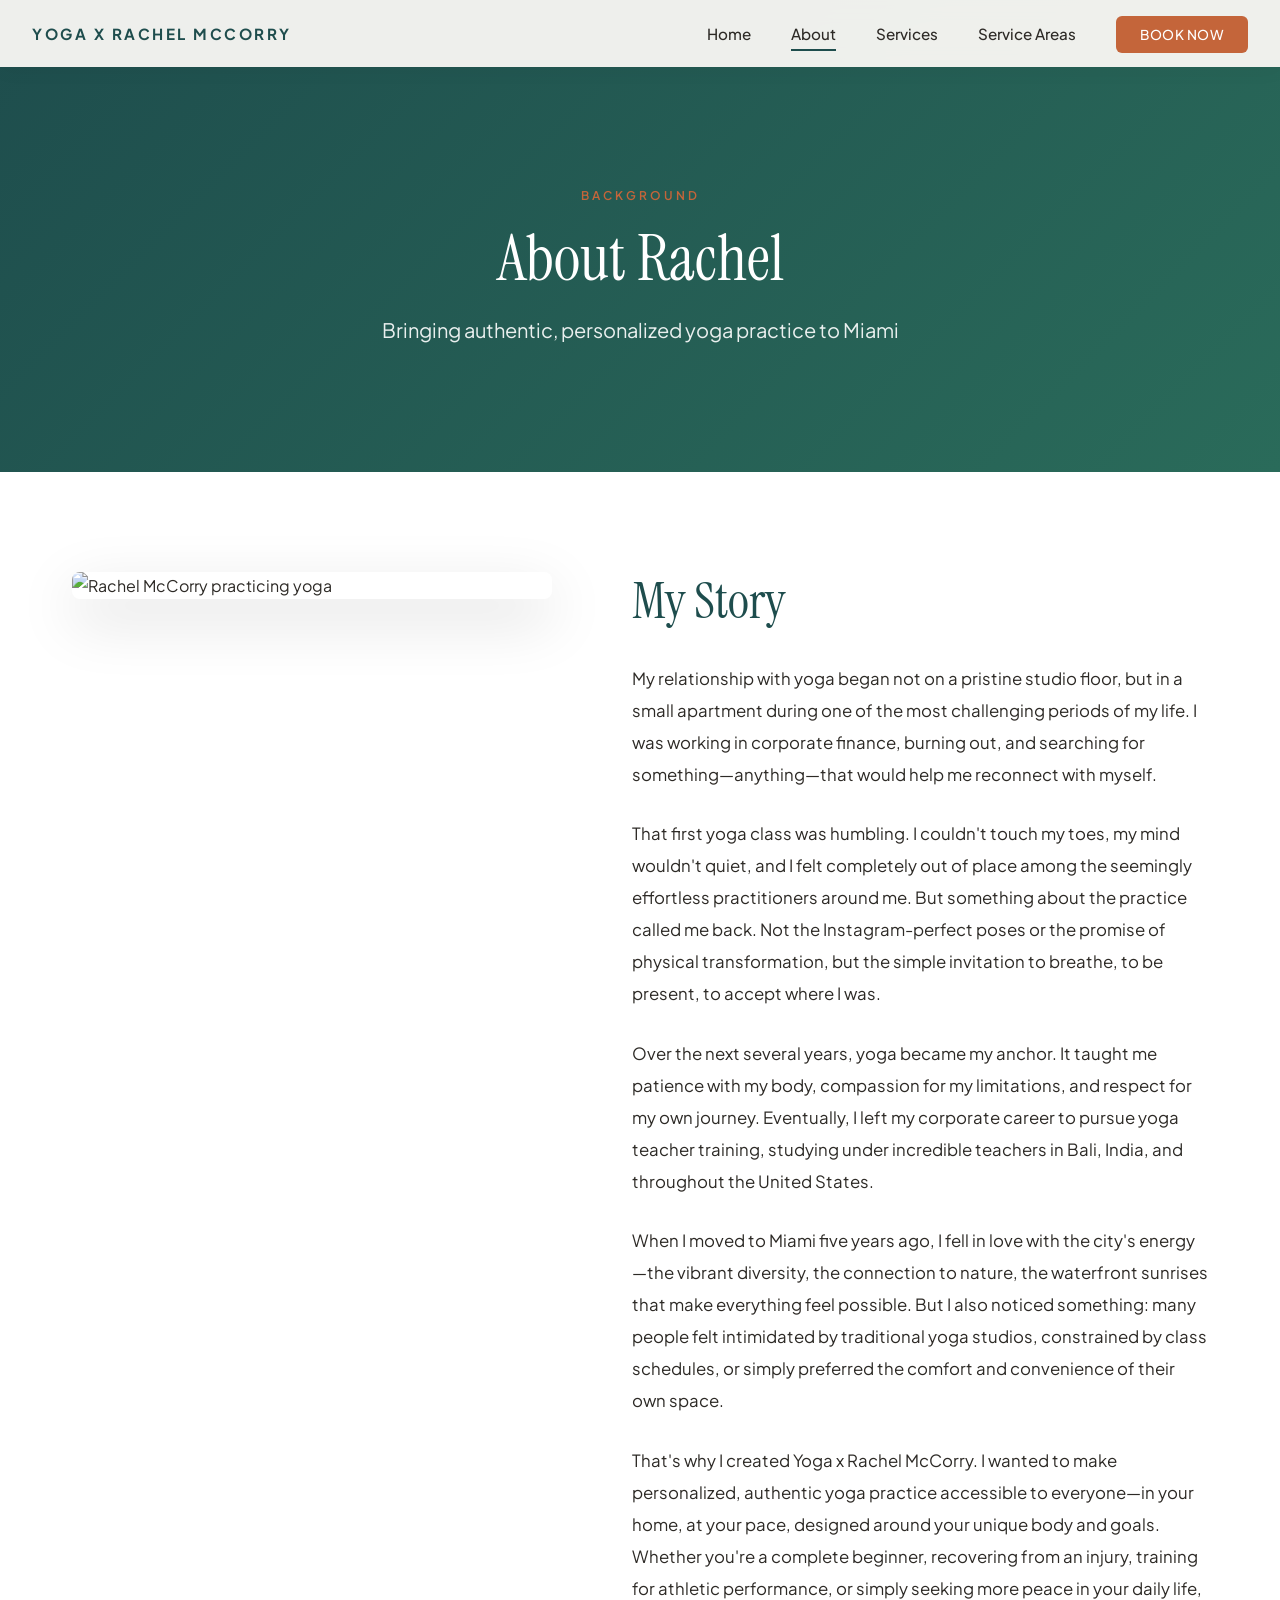
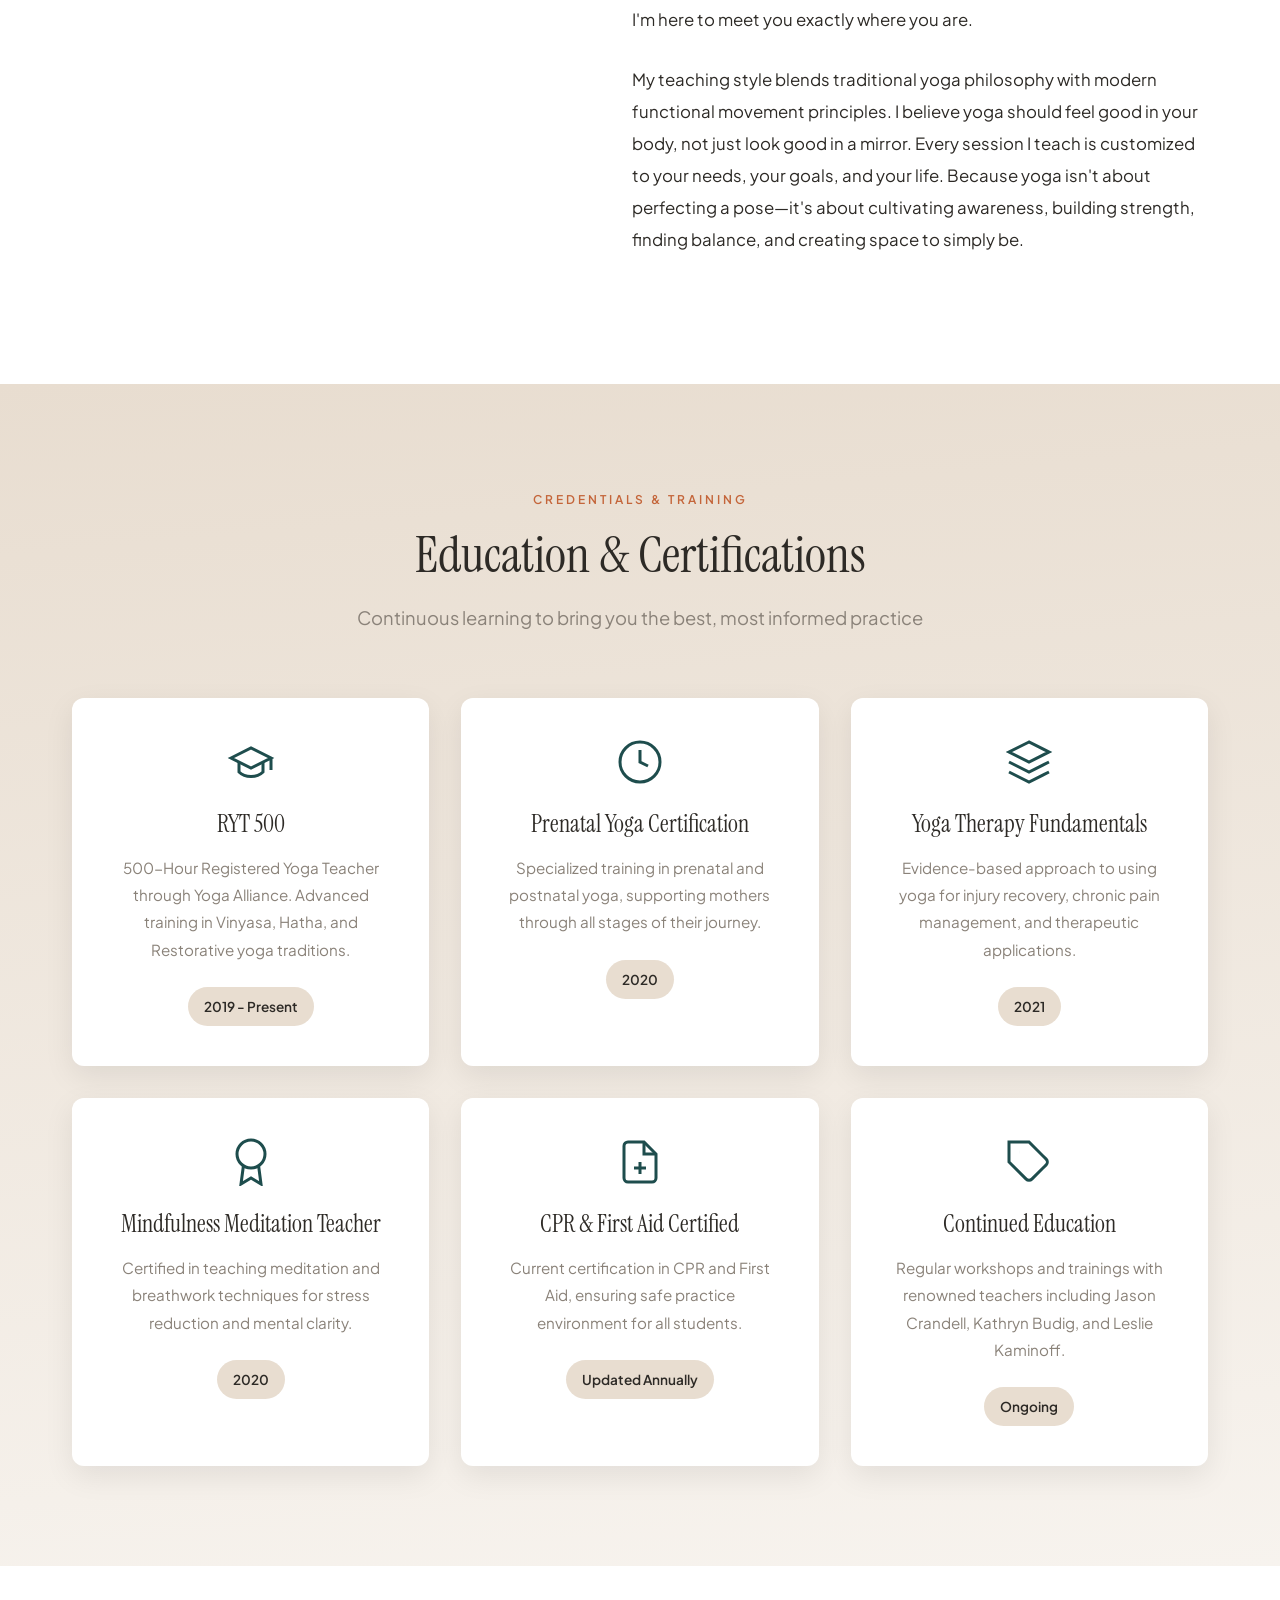
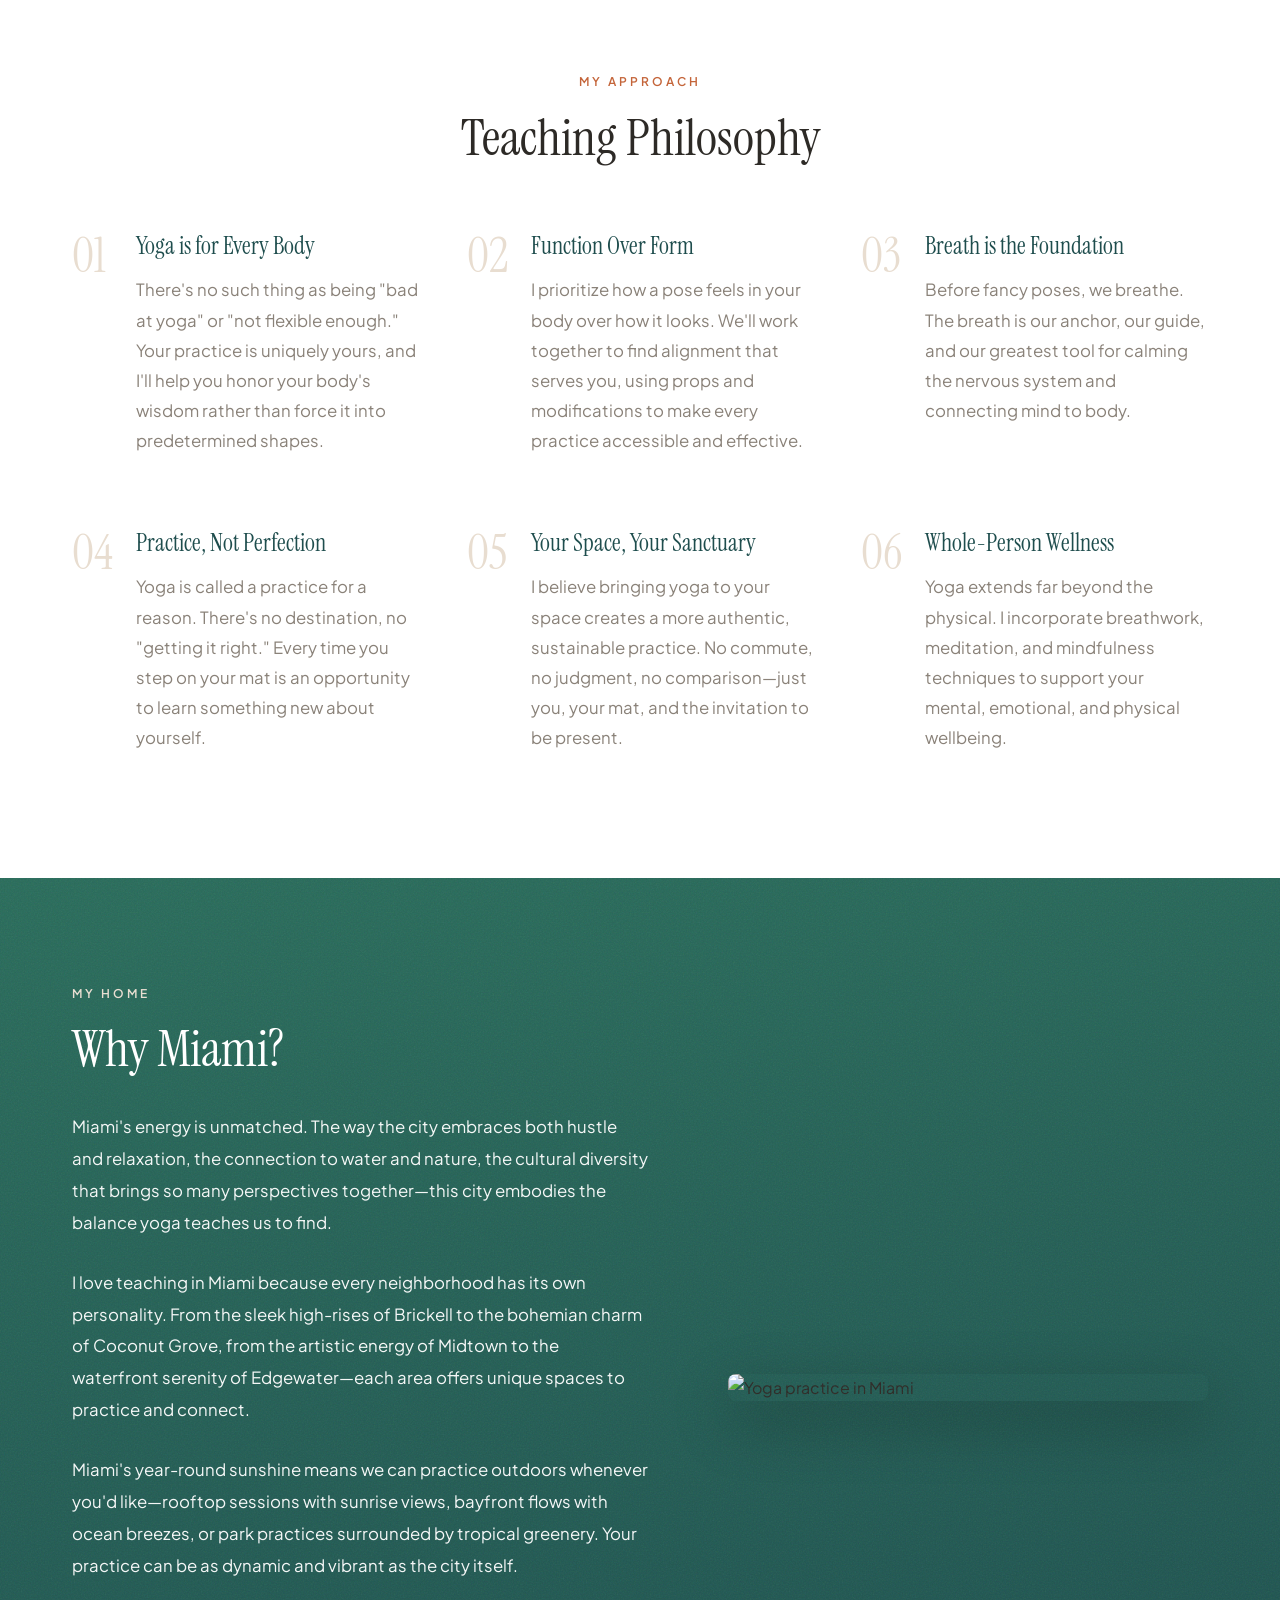
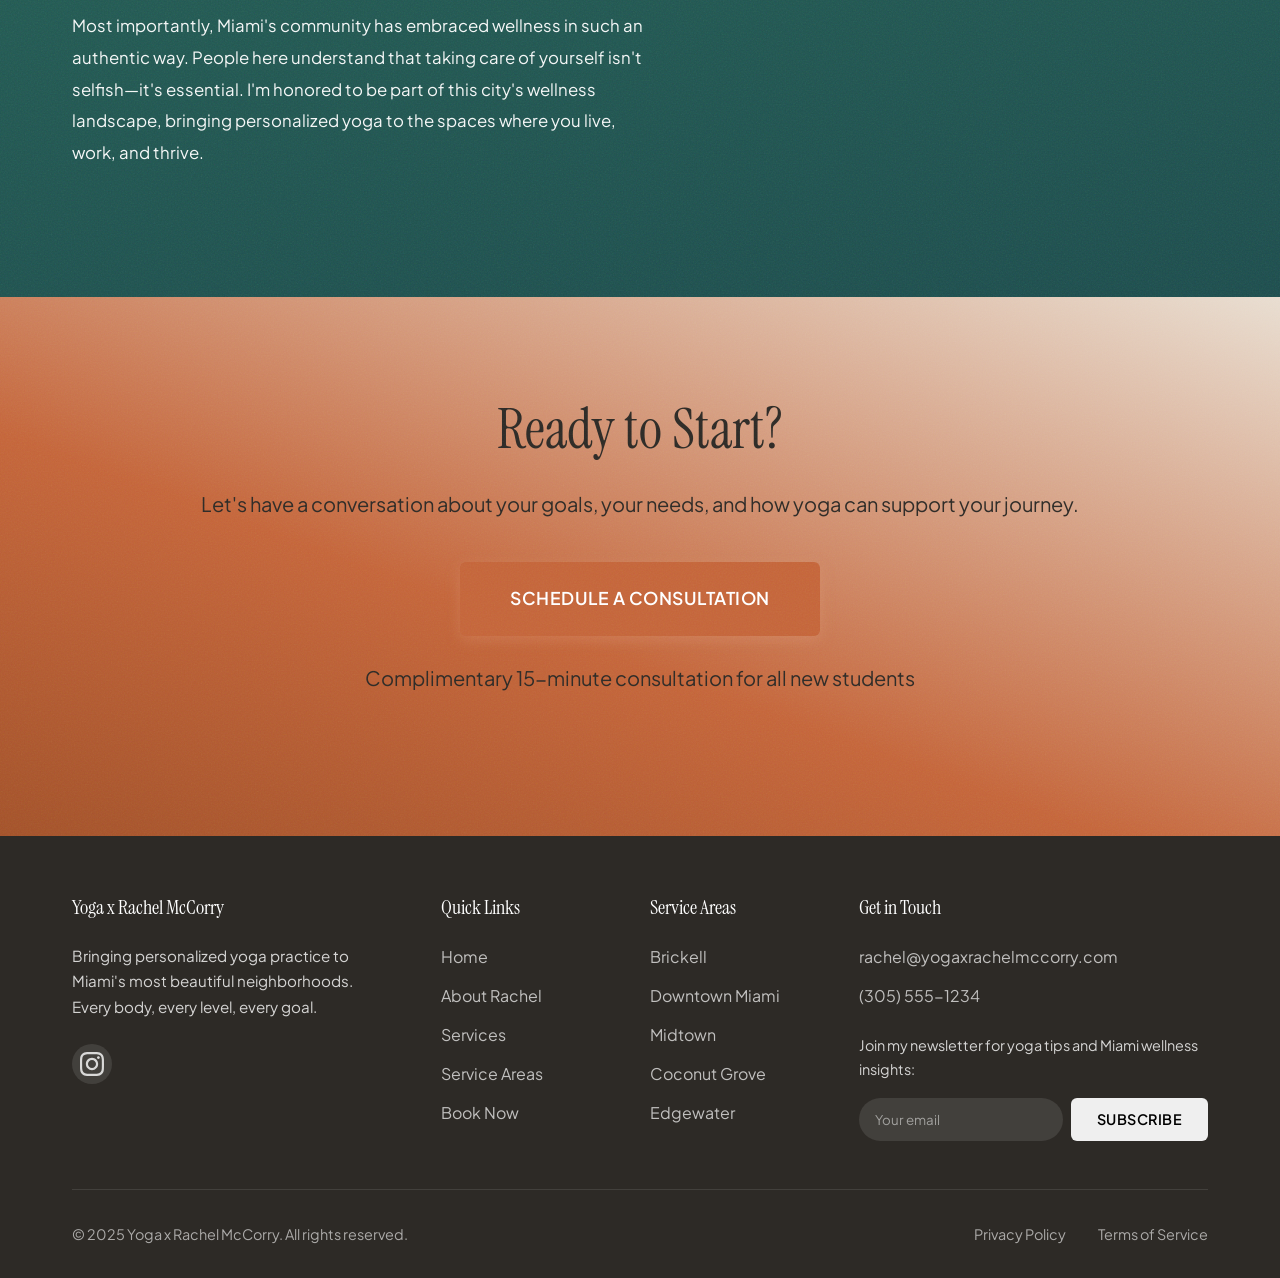
==== about.html @ cbe43b7c "Remove AI slop: new design system, rewritten content, fixed links - Typography: Instrument Serif + P" ====
<!DOCTYPE html>
<html lang="en">
<head>
    <meta charset="UTF-8">
    <meta name="viewport" content="width=device-width, initial-scale=1.0">
    <meta name="description" content="Meet Rachel McCorry, your certified Miami yoga instructor. Learn about her journey, credentials, and unique teaching philosophy for personalized yoga practice.">
    <title>About Rachel McCorry | Certified Yoga Instructor in Miami</title>

    <!-- Fonts -->
    <link rel="preconnect" href="https://fonts.googleapis.com">
    <link rel="preconnect" href="https://fonts.gstatic.com" crossorigin>
    <link href="https://fonts.googleapis.com/css2?family=Instrument+Serif:ital@0;1&family=Plus+Jakarta+Sans:ital,wght@0,300;0,400;0,500;0,600;0,700;1,400&display=swap" rel="stylesheet">

    <!-- Styles -->
    <link rel="stylesheet" href="css/styles.css">
    <link rel="stylesheet" href="css/about.css">

    <!-- Favicon -->
    <link rel="icon" type="image/svg+xml" href="data:image/svg+xml,<svg xmlns=%22http://www.w3.org/2000/svg%22 viewBox=%220 0 100 100%22><text y=%22.9em%22 font-size=%2290%22>🧘</text></svg>">
</head>
<body>
    <!-- Navigation -->
    <nav id="navbar">
        <div class="nav-container">
            <a href="index.html" class="logo">Yoga x Rachel McCorry</a>
            <button class="mobile-menu-toggle" aria-label="Toggle menu">
                <span></span>
                <span></span>
                <span></span>
            </button>
            <ul class="nav-menu">
                <li><a href="index.html">Home</a></li>
                <li><a href="about.html" class="active">About</a></li>
                <li><a href="services.html">Services</a></li>
                <li><a href="service-areas.html">Service Areas</a></li>
                <li><a href="contact.html" class="nav-cta">Book Now</a></li>
            </ul>
        </div>
    </nav>

    <!-- Page Hero -->
    <section class="page-hero">
        <div class="page-hero-content">
            <span class="section-label">Background</span>
            <h1>About Rachel</h1>
            <p>Bringing authentic, personalized yoga practice to Miami</p>
        </div>
    </section>

    <!-- Rachel's Story -->
    <section class="story-section">
        <div class="container">
            <div class="story-grid">
                <div class="story-image">
                    <img src="images/pexels-cottonbro-4324101.jpg" alt="Rachel McCorry practicing yoga">
                </div>
                <div class="story-content">
                    <h2>My Story</h2>
                    <p>My relationship with yoga began not on a pristine studio floor, but in a small apartment during one of the most challenging periods of my life. I was working in corporate finance, burning out, and searching for something—anything—that would help me reconnect with myself.</p>

                    <p>That first yoga class was humbling. I couldn't touch my toes, my mind wouldn't quiet, and I felt completely out of place among the seemingly effortless practitioners around me. But something about the practice called me back. Not the Instagram-perfect poses or the promise of physical transformation, but the simple invitation to breathe, to be present, to accept where I was.</p>

                    <p>Over the next several years, yoga became my anchor. It taught me patience with my body, compassion for my limitations, and respect for my own journey. Eventually, I left my corporate career to pursue yoga teacher training, studying under incredible teachers in Bali, India, and throughout the United States.</p>

                    <p>When I moved to Miami five years ago, I fell in love with the city's energy—the vibrant diversity, the connection to nature, the waterfront sunrises that make everything feel possible. But I also noticed something: many people felt intimidated by traditional yoga studios, constrained by class schedules, or simply preferred the comfort and convenience of their own space.</p>

                    <p>That's why I created Yoga x Rachel McCorry. I wanted to make personalized, authentic yoga practice accessible to everyone—in your home, at your pace, designed around your unique body and goals. Whether you're a complete beginner, recovering from an injury, training for athletic performance, or simply seeking more peace in your daily life, I'm here to meet you exactly where you are.</p>

                    <p>My teaching style blends traditional yoga philosophy with modern functional movement principles. I believe yoga should feel good in your body, not just look good in a mirror. Every session I teach is customized to your needs, your goals, and your life. Because yoga isn't about perfecting a pose—it's about cultivating awareness, building strength, finding balance, and creating space to simply be.</p>
                </div>
            </div>
        </div>
    </section>

    <!-- Credentials -->
    <section class="credentials-section">
        <div class="container">
            <div class="section-header">
                <span class="section-label">Credentials & Training</span>
                <h2>Education & Certifications</h2>
                <p>Continuous learning to bring you the best, most informed practice</p>
            </div>
            <div class="credentials-grid">
                <div class="credential-card">
                    <div class="credential-icon">
                        <svg width="48" height="48" viewBox="0 0 24 24" fill="none" stroke="currentColor" stroke-width="1.5">
                            <path d="M22 10v6M2 10l10-5 10 5-10 5z"></path>
                            <path d="M6 12v5c3 3 9 3 12 0v-5"></path>
                        </svg>
                    </div>
                    <h3>RYT 500</h3>
                    <p>500-Hour Registered Yoga Teacher through Yoga Alliance. Advanced training in Vinyasa, Hatha, and Restorative yoga traditions.</p>
                    <span class="credential-year">2019 - Present</span>
                </div>

                <div class="credential-card">
                    <div class="credential-icon">
                        <svg width="48" height="48" viewBox="0 0 24 24" fill="none" stroke="currentColor" stroke-width="1.5">
                            <circle cx="12" cy="12" r="10"></circle>
                            <path d="M12 6v6l4 2"></path>
                        </svg>
                    </div>
                    <h3>Prenatal Yoga Certification</h3>
                    <p>Specialized training in prenatal and postnatal yoga, supporting mothers through all stages of their journey.</p>
                    <span class="credential-year">2020</span>
                </div>

                <div class="credential-card">
                    <div class="credential-icon">
                        <svg width="48" height="48" viewBox="0 0 24 24" fill="none" stroke="currentColor" stroke-width="1.5">
                            <path d="M12 2L2 7l10 5 10-5-10-5z"></path>
                            <path d="M2 17l10 5 10-5M2 12l10 5 10-5"></path>
                        </svg>
                    </div>
                    <h3>Yoga Therapy Fundamentals</h3>
                    <p>Evidence-based approach to using yoga for injury recovery, chronic pain management, and therapeutic applications.</p>
                    <span class="credential-year">2021</span>
                </div>

                <div class="credential-card">
                    <div class="credential-icon">
                        <svg width="48" height="48" viewBox="0 0 24 24" fill="none" stroke="currentColor" stroke-width="1.5">
                            <circle cx="12" cy="8" r="7"></circle>
                            <polyline points="8.21 13.89 7 23 12 20 17 23 15.79 13.88"></polyline>
                        </svg>
                    </div>
                    <h3>Mindfulness Meditation Teacher</h3>
                    <p>Certified in teaching meditation and breathwork techniques for stress reduction and mental clarity.</p>
                    <span class="credential-year">2020</span>
                </div>

                <div class="credential-card">
                    <div class="credential-icon">
                        <svg width="48" height="48" viewBox="0 0 24 24" fill="none" stroke="currentColor" stroke-width="1.5">
                            <path d="M14 2H6a2 2 0 0 0-2 2v16a2 2 0 0 0 2 2h12a2 2 0 0 0 2-2V8z"></path>
                            <polyline points="14 2 14 8 20 8"></polyline>
                            <line x1="12" y1="18" x2="12" y2="12"></line>
                            <line x1="9" y1="15" x2="15" y2="15"></line>
                        </svg>
                    </div>
                    <h3>CPR & First Aid Certified</h3>
                    <p>Current certification in CPR and First Aid, ensuring safe practice environment for all students.</p>
                    <span class="credential-year">Updated Annually</span>
                </div>

                <div class="credential-card">
                    <div class="credential-icon">
                        <svg width="48" height="48" viewBox="0 0 24 24" fill="none" stroke="currentColor" stroke-width="1.5">
                            <path d="M20.59 13.41l-7.17 7.17a2 2 0 0 1-2.83 0L2 12V2h10l8.59 8.59a2 2 0 0 1 0 2.82z"></path>
                            <line x1="7" y1="7" x2="7.01" y2="7"></line>
                        </svg>
                    </div>
                    <h3>Continued Education</h3>
                    <p>Regular workshops and trainings with renowned teachers including Jason Crandell, Kathryn Budig, and Leslie Kaminoff.</p>
                    <span class="credential-year">Ongoing</span>
                </div>
            </div>
        </div>
    </section>

    <!-- Teaching Philosophy -->
    <section class="philosophy-section">
        <div class="container">
            <div class="philosophy-content">
                <span class="section-label">My Approach</span>
                <h2>Teaching Philosophy</h2>
                <div class="philosophy-grid">
                    <div class="philosophy-item">
                        <div class="philosophy-number">01</div>
                        <h3>Yoga is for Every Body</h3>
                        <p>There's no such thing as being "bad at yoga" or "not flexible enough." Your practice is uniquely yours, and I'll help you honor your body's wisdom rather than force it into predetermined shapes.</p>
                    </div>

                    <div class="philosophy-item">
                        <div class="philosophy-number">02</div>
                        <h3>Function Over Form</h3>
                        <p>I prioritize how a pose feels in your body over how it looks. We'll work together to find alignment that serves you, using props and modifications to make every practice accessible and effective.</p>
                    </div>

                    <div class="philosophy-item">
                        <div class="philosophy-number">03</div>
                        <h3>Breath is the Foundation</h3>
                        <p>Before fancy poses, we breathe. The breath is our anchor, our guide, and our greatest tool for calming the nervous system and connecting mind to body.</p>
                    </div>

                    <div class="philosophy-item">
                        <div class="philosophy-number">04</div>
                        <h3>Practice, Not Perfection</h3>
                        <p>Yoga is called a practice for a reason. There's no destination, no "getting it right." Every time you step on your mat is an opportunity to learn something new about yourself.</p>
                    </div>

                    <div class="philosophy-item">
                        <div class="philosophy-number">05</div>
                        <h3>Your Space, Your Sanctuary</h3>
                        <p>I believe bringing yoga to your space creates a more authentic, sustainable practice. No commute, no judgment, no comparison—just you, your mat, and the invitation to be present.</p>
                    </div>

                    <div class="philosophy-item">
                        <div class="philosophy-number">06</div>
                        <h3>Whole-Person Wellness</h3>
                        <p>Yoga extends far beyond the physical. I incorporate breathwork, meditation, and mindfulness techniques to support your mental, emotional, and physical wellbeing.</p>
                    </div>
                </div>
            </div>
        </div>
    </section>

    <!-- Why Miami -->
    <section class="why-miami-section">
        <div class="container">
            <div class="why-miami-grid">
                <div class="why-miami-text">
                    <span class="section-label">My Home</span>
                    <h2>Why Miami?</h2>
                    <p>Miami's energy is unmatched. The way the city embraces both hustle and relaxation, the connection to water and nature, the cultural diversity that brings so many perspectives together—this city embodies the balance yoga teaches us to find.</p>

                    <p>I love teaching in Miami because every neighborhood has its own personality. From the sleek high-rises of Brickell to the bohemian charm of Coconut Grove, from the artistic energy of Midtown to the waterfront serenity of Edgewater—each area offers unique spaces to practice and connect.</p>

                    <p>Miami's year-round sunshine means we can practice outdoors whenever you'd like—rooftop sessions with sunrise views, bayfront flows with ocean breezes, or park practices surrounded by tropical greenery. Your practice can be as dynamic and vibrant as the city itself.</p>

                    <p>Most importantly, Miami's community has embraced wellness in such an authentic way. People here understand that taking care of yourself isn't selfish—it's essential. I'm honored to be part of this city's wellness landscape, bringing personalized yoga to the spaces where you live, work, and thrive.</p>
                </div>
                <div class="why-miami-image">
                    <img src="images/pexels-elly-fairytale-3822688.jpg" alt="Yoga practice in Miami">
                </div>
            </div>
        </div>
    </section>

    <!-- CTA Section -->
    <section class="about-cta">
        <div class="container">
            <div class="cta-content">
                <h2>Ready to Start?</h2>
                <p>Let's have a conversation about your goals, your needs, and how yoga can support your journey.</p>
                <a href="contact.html" class="btn btn-primary btn-large">Schedule a Consultation</a>
                <p class="cta-note">Complimentary 15-minute consultation for all new students</p>
            </div>
        </div>
    </section>

    <!-- Footer -->
    <footer class="footer">
        <div class="container">
            <div class="footer-grid">
                <div class="footer-column">
                    <h3>Yoga x Rachel McCorry</h3>
                    <p>Bringing personalized yoga practice to Miami's most beautiful neighborhoods. Every body, every level, every goal.</p>
                    <div class="social-links">
                        <a href="https://www.instagram.com/racheldoeszen" target="_blank" aria-label="Instagram">
                            <svg width="24" height="24" viewBox="0 0 24 24" fill="currentColor">
                                <path d="M12 2.163c3.204 0 3.584.012 4.85.07 3.252.148 4.771 1.691 4.919 4.919.058 1.265.069 1.645.069 4.849 0 3.205-.012 3.584-.069 4.849-.149 3.225-1.664 4.771-4.919 4.919-1.266.058-1.644.07-4.85.07-3.204 0-3.584-.012-4.849-.07-3.26-.149-4.771-1.699-4.919-4.92-.058-1.265-.07-1.644-.07-4.849 0-3.204.013-3.583.07-4.849.149-3.227 1.664-4.771 4.919-4.919 1.266-.057 1.645-.069 4.849-.069zm0-2.163c-3.259 0-3.667.014-4.947.072-4.358.2-6.78 2.618-6.98 6.98-.059 1.281-.073 1.689-.073 4.948 0 3.259.014 3.668.072 4.948.2 4.358 2.618 6.78 6.98 6.98 1.281.058 1.689.072 4.948.072 3.259 0 3.668-.014 4.948-.072 4.354-.2 6.782-2.618 6.979-6.98.059-1.28.073-1.689.073-4.948 0-3.259-.014-3.667-.072-4.947-.196-4.354-2.617-6.78-6.979-6.98-1.281-.059-1.69-.073-4.949-.073zm0 5.838c-3.403 0-6.162 2.759-6.162 6.162s2.759 6.163 6.162 6.163 6.162-2.759 6.162-6.163c0-3.403-2.759-6.162-6.162-6.162zm0 10.162c-2.209 0-4-1.79-4-4 0-2.209 1.791-4 4-4s4 1.791 4 4c0 2.21-1.791 4-4 4zm6.406-11.845c-.796 0-1.441.645-1.441 1.44s.645 1.44 1.441 1.44c.795 0 1.439-.645 1.439-1.44s-.644-1.44-1.439-1.44z"/>
                            </svg>
                        </a>
                    </div>
                </div>

                <div class="footer-column">
                    <h4>Quick Links</h4>
                    <ul>
                        <li><a href="index.html">Home</a></li>
                        <li><a href="about.html">About Rachel</a></li>
                        <li><a href="services.html">Services</a></li>
                        <li><a href="service-areas.html">Service Areas</a></li>
                        <li><a href="contact.html">Book Now</a></li>
                    </ul>
                </div>

                <div class="footer-column">
                    <h4>Service Areas</h4>
                    <ul>
                        <li><a href="service-areas.html#brickell">Brickell</a></li>
                        <li><a href="service-areas.html#downtown">Downtown Miami</a></li>
                        <li><a href="service-areas.html#midtown">Midtown</a></li>
                        <li><a href="service-areas.html#coconut-grove">Coconut Grove</a></li>
                        <li><a href="service-areas.html#edgewater">Edgewater</a></li>
                    </ul>
                </div>

                <div class="footer-column">
                    <h4>Get in Touch</h4>
                    <ul>
                        <li><a href="mailto:rachel@yogaxrachelmccorry.com">rachel@yogaxrachelmccorry.com</a></li>
                        <li><a href="tel:+13055551234">(305) 555-1234</a></li>
                    </ul>
                    <div class="newsletter-signup">
                        <p>Join my newsletter for yoga tips and Miami wellness insights:</p>
                        <form class="newsletter-form">
                            <input type="email" placeholder="Your email" required>
                            <button type="submit" class="btn btn-small">Subscribe</button>
                        </form>
                    </div>
                </div>
            </div>

            <div class="footer-bottom">
                <p>&copy; 2025 Yoga x Rachel McCorry. All rights reserved.</p>
                <div class="footer-links">
                    <a href="#privacy">Privacy Policy</a>
                    <a href="#terms">Terms of Service</a>
                </div>
            </div>
        </div>
    </footer>

    <!-- Back to Top Button -->
    <button id="backToTop" class="back-to-top" aria-label="Back to top">
        <svg width="24" height="24" viewBox="0 0 24 24" fill="none" stroke="currentColor" stroke-width="2">
            <polyline points="18 15 12 9 6 15"></polyline>
        </svg>
    </button>

    <!-- Scripts -->
    <script src="js/main.js"></script>
</body>
</html>
---- css/styles.css ----
/* ===================================
   Yoga x Rachel McCorry - Main Styles
   =================================== */

/* CSS Variables - Brand Colors & Theme */
:root {
    /* Primary Colors */
    --sage-green: #1e4d4d;
    --warm-sand: #e8ddd0;

    /* Secondary Colors */
    --terracotta: #a3522a;
    --muted-teal: #2a6b5a;

    /* Neutrals */
    --warm-white: #f7f3ee;
    --light-grey: #d9d0c5;
    --medium-grey: #8a8279;
    --dark-grey: #2d2a26;

    /* Accent */
    --sunset-coral: #c4653a;

    /* Typography */
    --font-serif: 'Instrument Serif', serif;
    --font-sans: 'Plus Jakarta Sans', sans-serif;

    /* Spacing */
    --section-padding: 100px;
    --container-width: 1200px;
    --container-wide: 1400px;

    /* Transitions */
    --transition-smooth: all 0.4s cubic-bezier(0.4, 0, 0.2, 1);
    --transition-fast: all 0.2s ease;
}

/* Reset & Base Styles */
* {
    margin: 0;
    padding: 0;
    box-sizing: border-box;
}

html {
    scroll-behavior: smooth;
    font-size: 16px;
}

body {
    font-family: var(--font-sans);
    color: var(--dark-grey);
    background-color: var(--warm-white);
    line-height: 1.7;
    overflow-x: hidden;
}

/* Typography */
h1, h2, h3, h4, h5, h6 {
    font-family: var(--font-serif);
    font-weight: 400;
    line-height: 1.15;
    margin-bottom: 1rem;
    color: var(--dark-grey);
}

h1 { font-size: clamp(2.5rem, 5vw, 4.5rem); }
h2 { font-size: clamp(2rem, 4vw, 3.5rem); }
h3 { font-size: clamp(1.5rem, 3vw, 2rem); }
h4 { font-size: 1.5rem; }
h5 { font-size: 1.25rem; }
h6 { font-size: 1.1rem; }

p {
    margin-bottom: 1.5rem;
    font-size: 1.05rem;
    line-height: 1.8;
}

a {
    text-decoration: none;
    color: inherit;
    transition: var(--transition-fast);
}

img {
    max-width: 100%;
    height: auto;
    display: block;
}

/* Layout Containers */
.container {
    max-width: var(--container-width);
    margin: 0 auto;
    padding: 0 2rem;
}

.container-wide {
    max-width: var(--container-wide);
    margin: 0 auto;
    padding: 0 2rem;
}

/* Navigation */
#navbar {
    position: fixed;
    top: 0;
    left: 0;
    right: 0;
    background-color: rgba(250, 248, 245, 0.95);
    backdrop-filter: blur(10px);
    z-index: 1000;
    transition: var(--transition-smooth);
    box-shadow: 0 2px 20px rgba(0, 0, 0, 0.05);
}

.nav-container {
    max-width: var(--container-wide);
    margin: 0 auto;
    padding: 1.25rem 2rem;
    display: flex;
    justify-content: space-between;
    align-items: center;
}

.logo {
    font-family: var(--font-sans);
    font-size: 0.95rem;
    font-weight: 700;
    color: var(--sage-green);
    letter-spacing: 2.5px;
    text-transform: uppercase;
}

.nav-menu {
    display: flex;
    list-style: none;
    gap: 2.5rem;
    align-items: center;
}

.nav-menu a {
    font-size: 0.95rem;
    font-weight: 500;
    color: var(--dark-grey);
    position: relative;
    padding: 0.5rem 0;
}

.nav-menu a::after {
    content: '';
    position: absolute;
    bottom: 0;
    left: 0;
    width: 0;
    height: 2px;
    background-color: var(--sage-green);
    transition: var(--transition-fast);
}

.nav-menu a:hover::after,
.nav-menu a.active::after {
    width: 100%;
}

.nav-cta {
    background-color: var(--sunset-coral);
    color: white !important;
    padding: 0.6rem 1.5rem !important;
    border-radius: 6px;
    font-weight: 600;
    font-size: 0.85rem !important;
    letter-spacing: 0.5px;
    text-transform: uppercase;
}

.nav-cta::after {
    display: none;
}

.nav-cta:hover {
    background-color: var(--terracotta);
    transform: translateY(-2px);
    box-shadow: 0 4px 15px rgba(224, 159, 125, 0.3);
}

/* Mobile Menu Toggle */
.mobile-menu-toggle {
    display: none;
    flex-direction: column;
    gap: 5px;
    background: none;
    border: none;
    cursor: pointer;
    padding: 0.5rem;
}

.mobile-menu-toggle span {
    width: 25px;
    height: 2px;
    background-color: var(--dark-grey);
    transition: var(--transition-fast);
}

/* Hero Section */
.hero {
    position: relative;
    height: 100vh;
    min-height: 600px;
    display: flex;
    align-items: center;
    justify-content: center;
    overflow: hidden;
    margin: 0;
    padding-top: env(safe-area-inset-top, 0);  /* iOS notch safety */
}

.hero-video-container {
    position: absolute;
    top: 0;
    left: 0;
    width: 100%;
    height: 100%;
    z-index: 1;
}

.hero-video {
    position: absolute;
    top: 0;
    left: 0;
    width: 100%;
    height: 100%;
    object-fit: cover;
    object-position: center;
    display: block;
    z-index: 0;
}

.hero-overlay {
    position: absolute;
    top: 0;
    left: 0;
    right: 0;
    bottom: 0;
    background: linear-gradient(
        180deg,
        rgba(30, 77, 77, 0.25) 0%,
        rgba(30, 77, 77, 0.45) 50%,
        rgba(45, 42, 38, 0.7) 100%
    );
    z-index: 2;
    pointer-events: none;
}

.hero-content {
    position: relative;
    z-index: 3;
    text-align: center;
    color: white;
    max-width: 900px;
    padding: 2rem;
    animation: fadeInUp 1s ease-out;
}

.hero-title {
    font-size: clamp(2.5rem, 6vw, 5rem);
    font-weight: 400;
    margin-bottom: 1.5rem;
    text-shadow: 0 2px 20px rgba(0, 0, 0, 0.3);
    letter-spacing: 1px;
}

.hero-subtitle {
    font-size: clamp(1.1rem, 2.5vw, 1.5rem);
    margin-bottom: 3rem;
    font-weight: 300;
    text-shadow: 0 2px 15px rgba(0, 0, 0, 0.3);
    opacity: 0.95;
}

.hero-ctas {
    display: flex;
    gap: 1.5rem;
    justify-content: center;
    flex-wrap: wrap;
}

/* Grain Texture Overlay */
.hero::after {
    content: '';
    position: absolute;
    inset: 0;
    z-index: 4;
    pointer-events: none;
    opacity: 0.45;
    mix-blend-mode: soft-light;
    background-image: url("data:image/svg+xml,%3Csvg viewBox='0 0 256 256' xmlns='http://www.w3.org/2000/svg'%3E%3Cfilter id='n'%3E%3CfeTurbulence type='fractalNoise' baseFrequency='0.7' numOctaves='4' stitchTiles='stitch'/%3E%3C/filter%3E%3Crect width='100%25' height='100%25' filter='url(%23n)'/%3E%3C/svg%3E");
    background-size: 256px 256px;
}

/* Scroll Indicator */
.scroll-indicator {
    position: absolute;
    bottom: 40px;
    left: 50%;
    transform: translateX(-50%);
    z-index: 3;
    display: flex;
    flex-direction: column;
    align-items: center;
    gap: 10px;
    color: white;
    font-size: 0.85rem;
    text-transform: uppercase;
    letter-spacing: 2px;
    animation: float 2s ease-in-out infinite;
}

.scroll-line {
    width: 1px;
    height: 40px;
    background: linear-gradient(to bottom, white, transparent);
}

/* Buttons */
.btn {
    display: inline-block;
    padding: 0.9rem 2.25rem;
    border-radius: 6px;
    font-weight: 600;
    font-size: 0.9rem;
    text-align: center;
    cursor: pointer;
    border: 2px solid transparent;
    transition: var(--transition-smooth);
    font-family: var(--font-sans);
    letter-spacing: 0.5px;
    text-transform: uppercase;
}

.btn-primary {
    background-color: var(--sunset-coral);
    color: white;
    box-shadow: 0 4px 15px rgba(224, 159, 125, 0.3);
}

.btn-primary:hover {
    background-color: var(--terracotta);
    transform: translateY(-3px);
    box-shadow: 0 6px 25px rgba(224, 159, 125, 0.4);
}

.btn-secondary {
    background-color: transparent;
    color: white;
    border: 2px solid white;
}

.btn-secondary:hover {
    background-color: white;
    color: var(--sage-green);
}

.btn-outline {
    background-color: transparent;
    color: var(--sage-green);
    border: 2px solid var(--sage-green);
}

.btn-outline:hover {
    background-color: var(--sage-green);
    color: white;
}

.btn-text {
    padding: 0.5rem 1rem;
    color: var(--sage-green);
    font-weight: 600;
    background: none;
    border: none;
}

.btn-text:hover {
    color: var(--terracotta);
    transform: translateX(5px);
}

.btn-large {
    padding: 1.25rem 3rem;
    font-size: 1.1rem;
}

.btn-small {
    padding: 0.65rem 1.5rem;
    font-size: 0.9rem;
}

/* Section Styles */
section {
    padding: var(--section-padding) 0;
}

.section-label {
    display: inline-block;
    font-family: var(--font-sans);
    font-size: 0.75rem;
    font-weight: 600;
    text-transform: uppercase;
    letter-spacing: 3px;
    color: var(--sunset-coral);
    margin-bottom: 1rem;
}

.section-header {
    text-align: center;
    max-width: 700px;
    margin: 0 auto 4rem;
}

.section-header p {
    color: var(--medium-grey);
    font-size: 1.15rem;
}

/* About Brief Section */
.about-brief {
    background-color: white;
}

.about-content-grid {
    display: grid;
    grid-template-columns: 1fr 1fr;
    gap: 5rem;
    align-items: center;
}

.about-text {
    animation: fadeInLeft 0.8s ease-out;
}

.about-image {
    position: relative;
    animation: fadeInRight 0.8s ease-out;
}

.about-image img {
    border-radius: 8px;
    box-shadow: 0 20px 60px rgba(0, 0, 0, 0.15);
}

.credentials-badge {
    position: absolute;
    bottom: 20px;
    right: 20px;
    background-color: var(--sage-green);
    color: white;
    padding: 1.5rem 2rem;
    border-radius: 8px;
    text-align: center;
    box-shadow: 0 10px 30px rgba(0, 0, 0, 0.2);
}

.badge-title {
    display: block;
    font-size: 0.85rem;
    text-transform: uppercase;
    letter-spacing: 1px;
    margin-bottom: 0.25rem;
    opacity: 0.9;
}

.badge-detail {
    display: block;
    font-family: var(--font-serif);
    font-size: 2rem;
    font-weight: 600;
}

/* Services Overview */
.services-overview {
    background: linear-gradient(160deg, var(--warm-sand) 0%, var(--warm-white) 100%);
}

.services-grid {
    display: grid;
    grid-template-columns: repeat(auto-fit, minmax(320px, 1fr));
    gap: 2.5rem;
}

.service-card {
    background-color: white;
    padding: 3rem 2.5rem;
    border-radius: 12px;
    box-shadow: 0 10px 40px rgba(0, 0, 0, 0.08);
    transition: var(--transition-smooth);
    position: relative;
}

.service-card:hover {
    transform: translateY(-10px);
    box-shadow: 0 20px 60px rgba(0, 0, 0, 0.12);
}

.service-card.featured {
    border: 2px solid var(--sunset-coral);
}

.featured-badge {
    position: absolute;
    top: -15px;
    right: 20px;
    background-color: var(--sunset-coral);
    color: white;
    padding: 0.5rem 1.25rem;
    border-radius: 20px;
    font-size: 0.85rem;
    font-weight: 600;
}

.service-icon {
    color: var(--sage-green);
    margin-bottom: 1.5rem;
}

.service-card h3 {
    margin-bottom: 1rem;
    color: var(--dark-grey);
}

.service-card > p {
    color: var(--medium-grey);
    margin-bottom: 2rem;
}

.service-features {
    list-style: none;
    margin-bottom: 2rem;
}

.service-features li {
    padding: 0.5rem 0;
    padding-left: 1.75rem;
    position: relative;
    color: var(--dark-grey);
}

.service-features li::before {
    content: '✓';
    position: absolute;
    left: 0;
    color: var(--sage-green);
    font-weight: 600;
}

/* Service Areas Preview */
.service-areas-preview {
    background-color: white;
}

.areas-grid {
    display: grid;
    grid-template-columns: repeat(auto-fit, minmax(280px, 1fr));
    gap: 2rem;
    margin-bottom: 3rem;
}

.area-card {
    position: relative;
    height: 400px;
    border-radius: 12px;
    overflow: hidden;
    cursor: pointer;
    box-shadow: 0 10px 30px rgba(0, 0, 0, 0.15);
    transition: var(--transition-smooth);
}

.area-card:hover {
    transform: scale(1.03);
    box-shadow: 0 15px 40px rgba(0, 0, 0, 0.2);
}

.area-image {
    width: 100%;
    height: 100%;
    background-size: cover;
    background-position: center;
    transition: var(--transition-smooth);
}

.area-card:hover .area-image {
    transform: scale(1.1);
}

.area-content {
    position: absolute;
    bottom: 0;
    left: 0;
    right: 0;
    padding: 2rem;
    background: linear-gradient(to top, rgba(0, 0, 0, 0.8), transparent);
    color: white;
}

.area-content h3 {
    color: white;
    margin-bottom: 0.5rem;
}

.area-content p {
    font-size: 0.95rem;
    margin: 0;
    opacity: 0.9;
}

.areas-cta {
    text-align: center;
}

/* Testimonials */
.testimonials {
    position: relative;
    background: linear-gradient(170deg, var(--muted-teal) 0%, var(--sage-green) 100%);
    color: white;
}

.testimonials::before {
    content: '';
    position: absolute;
    inset: 0;
    pointer-events: none;
    opacity: 0.3;
    mix-blend-mode: soft-light;
    background-image: url("data:image/svg+xml,%3Csvg viewBox='0 0 256 256' xmlns='http://www.w3.org/2000/svg'%3E%3Cfilter id='n'%3E%3CfeTurbulence type='fractalNoise' baseFrequency='0.7' numOctaves='4' stitchTiles='stitch'/%3E%3C/filter%3E%3Crect width='100%25' height='100%25' filter='url(%23n)'/%3E%3C/svg%3E");
    background-size: 256px 256px;
}

.testimonials .section-label {
    color: var(--warm-sand);
}

.testimonials h2 {
    color: white;
}

.testimonials-slider {
    overflow: hidden;
    margin-bottom: 2rem;
}

.testimonial-track {
    display: flex;
    gap: 2rem;
    animation: scroll 30s linear infinite;
}

.testimonial-card {
    min-width: 450px;
    background-color: rgba(255, 255, 255, 0.1);
    backdrop-filter: blur(10px);
    padding: 2.5rem;
    border-radius: 12px;
    border: 1px solid rgba(255, 255, 255, 0.2);
}

.testimonial-quote {
    position: relative;
    margin-bottom: 1.5rem;
}

.testimonial-quote svg {
    position: absolute;
    top: -10px;
    left: -10px;
    color: white;
}

.testimonial-quote p {
    font-size: 1.1rem;
    line-height: 1.8;
    font-style: italic;
    color: white;
}

.testimonial-author {
    display: flex;
    flex-direction: column;
    gap: 0.25rem;
}

.testimonial-author strong {
    font-size: 1.1rem;
    color: white;
}

.testimonial-author span {
    color: rgba(255, 255, 255, 0.8);
    font-size: 0.95rem;
}

.slider-dots {
    display: flex;
    justify-content: center;
    gap: 0.75rem;
}

/* Final CTA */
.final-cta {
    position: relative;
    background: linear-gradient(200deg, var(--warm-sand) 0%, var(--sunset-coral) 60%, var(--terracotta) 100%);
    text-align: center;
    padding: 120px 0;
}

.final-cta::before {
    content: '';
    position: absolute;
    inset: 0;
    pointer-events: none;
    opacity: 0.25;
    mix-blend-mode: soft-light;
    background-image: url("data:image/svg+xml,%3Csvg viewBox='0 0 256 256' xmlns='http://www.w3.org/2000/svg'%3E%3Cfilter id='n'%3E%3CfeTurbulence type='fractalNoise' baseFrequency='0.7' numOctaves='4' stitchTiles='stitch'/%3E%3C/filter%3E%3Crect width='100%25' height='100%25' filter='url(%23n)'/%3E%3C/svg%3E");
    background-size: 256px 256px;
}

.cta-content h2 {
    font-size: clamp(2.5rem, 5vw, 4rem);
    margin-bottom: 1.5rem;
    color: var(--dark-grey);
}

.cta-content > p {
    font-size: 1.25rem;
    margin-bottom: 2.5rem;
    color: var(--dark-grey);
}

.cta-note {
    margin-top: 1.5rem;
    font-size: 0.95rem;
    color: var(--medium-grey);
}

/* Footer */
.footer {
    background-color: var(--dark-grey);
    color: rgba(255, 255, 255, 0.8);
    padding: 60px 0 30px;
}

.footer-grid {
    display: grid;
    grid-template-columns: 2fr 1fr 1fr 1.5fr;
    gap: 3rem;
    margin-bottom: 3rem;
}

.footer-column h3,
.footer-column h4 {
    color: white;
    margin-bottom: 1.5rem;
    font-size: 1.25rem;
}

.footer-column p {
    font-size: 0.95rem;
    line-height: 1.7;
}

.footer-column ul {
    list-style: none;
}

.footer-column ul li {
    margin-bottom: 0.75rem;
}

.footer-column ul li a {
    color: rgba(255, 255, 255, 0.7);
    transition: var(--transition-fast);
}

.footer-column ul li a:hover {
    color: var(--sunset-coral);
    padding-left: 5px;
}

.social-links {
    display: flex;
    gap: 1rem;
    margin-top: 1.5rem;
}

.social-links a {
    width: 40px;
    height: 40px;
    border-radius: 50%;
    background-color: rgba(255, 255, 255, 0.1);
    display: flex;
    align-items: center;
    justify-content: center;
    transition: var(--transition-fast);
}

.social-links a:hover {
    background-color: var(--sunset-coral);
    transform: translateY(-3px);
}

.newsletter-signup {
    margin-top: 1.5rem;
}

.newsletter-signup p {
    font-size: 0.9rem;
    margin-bottom: 1rem;
}

.newsletter-form {
    display: flex;
    gap: 0.5rem;
}

.newsletter-form input {
    flex: 1;
    padding: 0.75rem 1rem;
    border: none;
    border-radius: 25px;
    background-color: rgba(255, 255, 255, 0.1);
    color: white;
    font-family: var(--font-sans);
}

.newsletter-form input::placeholder {
    color: rgba(255, 255, 255, 0.5);
}

.newsletter-form input:focus {
    outline: none;
    background-color: rgba(255, 255, 255, 0.15);
}

.footer-bottom {
    padding-top: 2rem;
    border-top: 1px solid rgba(255, 255, 255, 0.1);
    display: flex;
    justify-content: space-between;
    align-items: center;
    flex-wrap: wrap;
    gap: 1rem;
}

.footer-bottom p {
    font-size: 0.9rem;
    margin: 0;
    color: rgba(255, 255, 255, 0.6);
}

.footer-links {
    display: flex;
    gap: 2rem;
}

.footer-links a {
    font-size: 0.9rem;
    color: rgba(255, 255, 255, 0.6);
}

.footer-links a:hover {
    color: var(--sunset-coral);
}

/* Back to Top Button */
.back-to-top {
    position: fixed;
    bottom: 30px;
    right: 30px;
    width: 50px;
    height: 50px;
    border-radius: 50%;
    background-color: var(--sage-green);
    color: white;
    border: none;
    cursor: pointer;
    display: flex;
    align-items: center;
    justify-content: center;
    box-shadow: 0 4px 15px rgba(0, 0, 0, 0.2);
    opacity: 0;
    visibility: hidden;
    transition: var(--transition-smooth);
    z-index: 999;
}

.back-to-top.visible {
    opacity: 1;
    visibility: visible;
}

.back-to-top:hover {
    background-color: var(--sunset-coral);
    transform: translateY(-5px);
}

/* Animations */
@keyframes fadeInUp {
    from {
        opacity: 0;
        transform: translateY(30px);
    }
    to {
        opacity: 1;
        transform: translateY(0);
    }
}

@keyframes fadeInLeft {
    from {
        opacity: 0;
        transform: translateX(-30px);
    }
    to {
        opacity: 1;
        transform: translateX(0);
    }
}

@keyframes fadeInRight {
    from {
        opacity: 0;
        transform: translateX(30px);
    }
    to {
        opacity: 1;
        transform: translateX(0);
    }
}

@keyframes float {
    0%, 100% {
        transform: translateX(-50%) translateY(0);
    }
    50% {
        transform: translateX(-50%) translateY(-10px);
    }
}

@keyframes scroll {
    0% {
        transform: translateX(0);
    }
    100% {
        transform: translateX(calc(-450px * 5 - 2rem * 5));
    }
}

/* Responsive Design */
@media (max-width: 1024px) {
    :root {
        --section-padding: 80px;
    }

    .about-content-grid {
        grid-template-columns: 1fr;
        gap: 3rem;
    }

    .footer-grid {
        grid-template-columns: 1fr 1fr;
        gap: 2.5rem;
    }

    .testimonial-card {
        min-width: 400px;
    }
}

@media (max-width: 768px) {
    :root {
        --section-padding: 60px;
    }

    /* Mobile Navigation */
    #navbar {
        background-color: rgba(250, 248, 245, 0.98);
        box-shadow: 0 2px 10px rgba(0, 0, 0, 0.15);
    }

    .logo {
        color: var(--dark-grey);
        font-weight: 700;
        text-shadow: 0 1px 2px rgba(255, 255, 255, 0.8);
    }

    .mobile-menu-toggle {
        display: flex;
    }

    .nav-menu {
        position: fixed;
        top: 80px;
        left: -100%;
        width: 100%;
        height: calc(100vh - 80px);
        flex-direction: column;
        background-color: var(--warm-white);
        padding: 2rem;
        gap: 1.5rem;
        transition: var(--transition-smooth);
        box-shadow: 0 10px 30px rgba(0, 0, 0, 0.1);
    }

    .nav-menu.active {
        left: 0;
    }

    .nav-menu a {
        font-size: 1.25rem;
    }

    .nav-cta {
        width: 100%;
        text-align: center;
    }

    /* Mobile Hero - Portrait Mode */
    .hero {
        height: auto;                 /* Auto height to fit content */
        min-height: 500px;            /* Increased minimum for all content */
        max-height: 600px;            /* Increased to ensure title shows */
        padding: 100px 0 60px;        /* Add padding to ensure content fits */
    }

    .hero-video-container {
        padding-top: env(safe-area-inset-top, 0);  /* iOS notch safety */
    }

    .hero-overlay {
        background: linear-gradient(
            180deg,
            rgba(30, 77, 77, 0.4) 0%,
            rgba(45, 42, 38, 0.75) 100%
        );
    }

    .hero-content {
        padding: 2rem 1rem;
        max-width: 100%;
        margin-top: 0;
        display: flex;
        flex-direction: column;
        justify-content: center;
        align-items: center;
        height: 100%;
    }

    .hero-title {
        font-size: clamp(1.75rem, 7vw, 2.25rem);
        margin-bottom: 1rem;
        line-height: 1.3;
        text-shadow: 0 3px 15px rgba(0, 0, 0, 0.9);
        font-weight: 600;
        display: block !important;    /* Force display */
        visibility: visible !important;
        opacity: 1 !important;
        color: white !important;
    }

    .hero-subtitle {
        font-size: clamp(0.9rem, 4vw, 1.1rem);
        margin-bottom: 1.5rem;
        line-height: 1.5;
        text-shadow: 0 2px 10px rgba(0, 0, 0, 0.9);
        display: block !important;    /* Force display */
        visibility: visible !important;
        opacity: 1 !important;
    }

    .hero-ctas {
        flex-direction: column;
        gap: 0.75rem;
        align-items: center;
    }

    .btn {
        width: 100%;
        max-width: 300px;
    }

    .services-grid {
        grid-template-columns: 1fr;
    }

    .areas-grid {
        grid-template-columns: 1fr;
    }

    .area-card {
        height: 350px;
    }

    .testimonial-card {
        min-width: 320px;
    }

    /* Mobile Footer Optimization */
    .footer {
        padding: 40px 0 20px;
    }

    .footer-grid {
        grid-template-columns: 1fr;
        gap: 2.5rem;
    }

    .footer-column h3 {
        font-size: 1.5rem;
        margin-bottom: 1rem;
    }

    .footer-column h4 {
        font-size: 1.1rem;
        margin-bottom: 1rem;
    }

    .footer-column p {
        font-size: 0.9rem;
        line-height: 1.6;
        margin-bottom: 1rem;
    }

    .footer-column ul li {
        margin-bottom: 0.5rem;
    }

    .social-links {
        justify-content: flex-start;
        margin-top: 1rem;
    }

    .newsletter-signup {
        margin-top: 1rem;
    }

    .newsletter-form {
        flex-direction: column;
        gap: 0.75rem;
    }

    .newsletter-form input {
        width: 100%;
    }

    .newsletter-form button {
        width: 100%;
    }

    .footer-bottom {
        flex-direction: column;
        text-align: center;
        gap: 1rem;
        padding-top: 1.5rem;
    }

    .footer-links {
        flex-direction: column;
        gap: 0.75rem;
    }

    .scroll-indicator {
        display: none;
    }
}

/* Mobile Landscape - Full viewport height */
@media (max-width: 768px) and (orientation: landscape) {
    .hero {
        height: 100vh;                /* Full viewport height in landscape */
        min-height: 300px;
        max-height: 100vh;
    }
}

@media (max-width: 480px) {
    .container,
    .container-wide {
        padding: 0 1.25rem;
    }

    .nav-container {
        padding: 1rem 1.25rem;
    }

    .logo {
        font-size: 1.25rem;
    }

    .testimonial-card {
        min-width: 280px;
        padding: 2rem 1.5rem;
    }

    .service-card {
        padding: 2rem 1.5rem;
    }
}

/* Print Styles */
@media print {
    .nav-menu,
    .hero,
    .scroll-indicator,
    .back-to-top,
    .btn {
        display: none;
    }
}

/* Accessibility */
@media (prefers-reduced-motion: reduce) {
    *,
    *::before,
    *::after {
        animation-duration: 0.01ms !important;
        animation-iteration-count: 1 !important;
        transition-duration: 0.01ms !important;
    }
}

/* Focus Styles for Keyboard Navigation */
a:focus,
button:focus,
input:focus,
textarea:focus {
    outline: 2px solid var(--sage-green);
    outline-offset: 2px;
}

/* High Contrast Mode Support */
@media (prefers-contrast: high) {
    .btn-primary,
    .btn-secondary,
    .btn-outline {
        border-width: 3px;
    }
}
---- css/about.css ----
/* About Page Specific Styles */

/* Page Hero */
.page-hero {
    padding: 180px 0 100px;
    background: linear-gradient(135deg, var(--sage-green) 0%, var(--muted-teal) 100%);
    text-align: center;
    color: white;
}

.page-hero-content h1 {
    color: white;
    margin-bottom: 1rem;
}

.page-hero-content p {
    font-size: 1.25rem;
    color: rgba(255, 255, 255, 0.9);
}

/* Story Section */
.story-section {
    background-color: white;
    padding: 100px 0;
}

.story-grid {
    display: grid;
    grid-template-columns: 1fr 1.2fr;
    gap: 5rem;
    align-items: start;
}

.story-image {
    position: sticky;
    top: 120px;
}

.story-image img {
    border-radius: 8px;
    box-shadow: 0 20px 60px rgba(0, 0, 0, 0.15);
    width: 100%;
}

.story-content h2 {
    margin-bottom: 2rem;
    color: var(--sage-green);
}

.story-content p {
    margin-bottom: 1.75rem;
    line-height: 1.9;
    color: var(--dark-grey);
}

/* Credentials Section */
.credentials-section {
    background: linear-gradient(175deg, var(--warm-sand) 0%, var(--warm-white) 100%);
    padding: 100px 0;
}

.credentials-grid {
    display: grid;
    grid-template-columns: repeat(auto-fit, minmax(320px, 1fr));
    gap: 2rem;
}

.credential-card {
    background-color: white;
    padding: 2.5rem;
    border-radius: 12px;
    box-shadow: 0 10px 30px rgba(0, 0, 0, 0.08);
    transition: var(--transition-smooth);
    text-align: center;
}

.credential-card:hover {
    transform: translateY(-5px);
    box-shadow: 0 15px 40px rgba(0, 0, 0, 0.12);
}

.credential-icon {
    color: var(--sage-green);
    margin-bottom: 1.5rem;
    display: flex;
    justify-content: center;
}

.credential-card h3 {
    margin-bottom: 1rem;
    font-size: 1.5rem;
}

.credential-card p {
    color: var(--medium-grey);
    margin-bottom: 1.5rem;
    font-size: 0.95rem;
}

.credential-year {
    display: inline-block;
    padding: 0.5rem 1rem;
    background-color: var(--warm-sand);
    color: var(--dark-grey);
    border-radius: 20px;
    font-size: 0.85rem;
    font-weight: 600;
}

/* Philosophy Section */
.philosophy-section {
    background-color: white;
    padding: 100px 0;
}

.philosophy-content {
    text-align: center;
}

.philosophy-content h2 {
    margin-bottom: 4rem;
}

.philosophy-grid {
    display: grid;
    grid-template-columns: repeat(auto-fit, minmax(300px, 1fr));
    gap: 3rem;
    text-align: left;
}

.philosophy-item {
    position: relative;
    padding-left: 4rem;
}

.philosophy-number {
    position: absolute;
    left: 0;
    top: 0;
    font-family: var(--font-serif);
    font-size: 3rem;
    font-weight: 300;
    color: var(--warm-sand);
    line-height: 1;
}

.philosophy-item h3 {
    font-size: 1.5rem;
    margin-bottom: 1rem;
    color: var(--sage-green);
}

.philosophy-item p {
    color: var(--medium-grey);
    line-height: 1.8;
}

/* Why Miami Section */
.why-miami-section {
    position: relative;
    background: linear-gradient(170deg, var(--muted-teal) 0%, var(--sage-green) 100%);
    padding: 100px 0;
}

.why-miami-section::before {
    content: '';
    position: absolute;
    inset: 0;
    pointer-events: none;
    opacity: 0.3;
    mix-blend-mode: soft-light;
    background-image: url("data:image/svg+xml,%3Csvg viewBox='0 0 256 256' xmlns='http://www.w3.org/2000/svg'%3E%3Cfilter id='n'%3E%3CfeTurbulence type='fractalNoise' baseFrequency='0.7' numOctaves='4' stitchTiles='stitch'/%3E%3C/filter%3E%3Crect width='100%25' height='100%25' filter='url(%23n)'/%3E%3C/svg%3E");
    background-size: 256px 256px;
}

.why-miami-grid {
    display: grid;
    grid-template-columns: 1.2fr 1fr;
    gap: 5rem;
    align-items: center;
}

.why-miami-text {
    color: white;
}

.why-miami-text .section-label {
    color: var(--warm-sand);
}

.why-miami-text h2 {
    color: white;
    margin-bottom: 2rem;
}

.why-miami-text p {
    color: rgba(255, 255, 255, 0.95);
    margin-bottom: 1.75rem;
    line-height: 1.9;
}

.why-miami-image img {
    border-radius: 8px;
    box-shadow: 0 20px 60px rgba(0, 0, 0, 0.3);
}

/* About CTA Section */
.about-cta {
    position: relative;
    background: linear-gradient(200deg, var(--warm-sand) 0%, var(--sunset-coral) 60%, var(--terracotta) 100%);
    text-align: center;
    padding: 100px 0;
}

.about-cta::before {
    content: '';
    position: absolute;
    inset: 0;
    pointer-events: none;
    opacity: 0.25;
    mix-blend-mode: soft-light;
    background-image: url("data:image/svg+xml,%3Csvg viewBox='0 0 256 256' xmlns='http://www.w3.org/2000/svg'%3E%3Cfilter id='n'%3E%3CfeTurbulence type='fractalNoise' baseFrequency='0.7' numOctaves='4' stitchTiles='stitch'/%3E%3C/filter%3E%3Crect width='100%25' height='100%25' filter='url(%23n)'/%3E%3C/svg%3E");
    background-size: 256px 256px;
}

.about-cta .cta-content h2 {
    font-size: clamp(2.5rem, 5vw, 3.5rem);
    margin-bottom: 1.5rem;
    color: var(--dark-grey);
}

.about-cta .cta-content > p {
    font-size: 1.25rem;
    margin-bottom: 2.5rem;
    color: var(--dark-grey);
}

.about-cta .cta-note {
    margin-top: 1.5rem;
    font-size: 0.95rem;
    color: var(--medium-grey);
}

/* Responsive Styles */
@media (max-width: 1024px) {
    .story-grid,
    .why-miami-grid {
        grid-template-columns: 1fr;
        gap: 3rem;
    }

    .story-image {
        position: relative;
        top: 0;
    }

    .philosophy-grid {
        grid-template-columns: 1fr;
        gap: 2.5rem;
    }
}

@media (max-width: 768px) {
    .page-hero {
        padding: 140px 0 80px;
    }

    .credentials-grid {
        grid-template-columns: 1fr;
    }

    .philosophy-item {
        padding-left: 3.5rem;
    }

    .philosophy-number {
        font-size: 2.5rem;
    }
}

@media (max-width: 480px) {
    .page-hero {
        padding: 120px 0 60px;
    }

    .credential-card {
        padding: 2rem 1.5rem;
    }
}
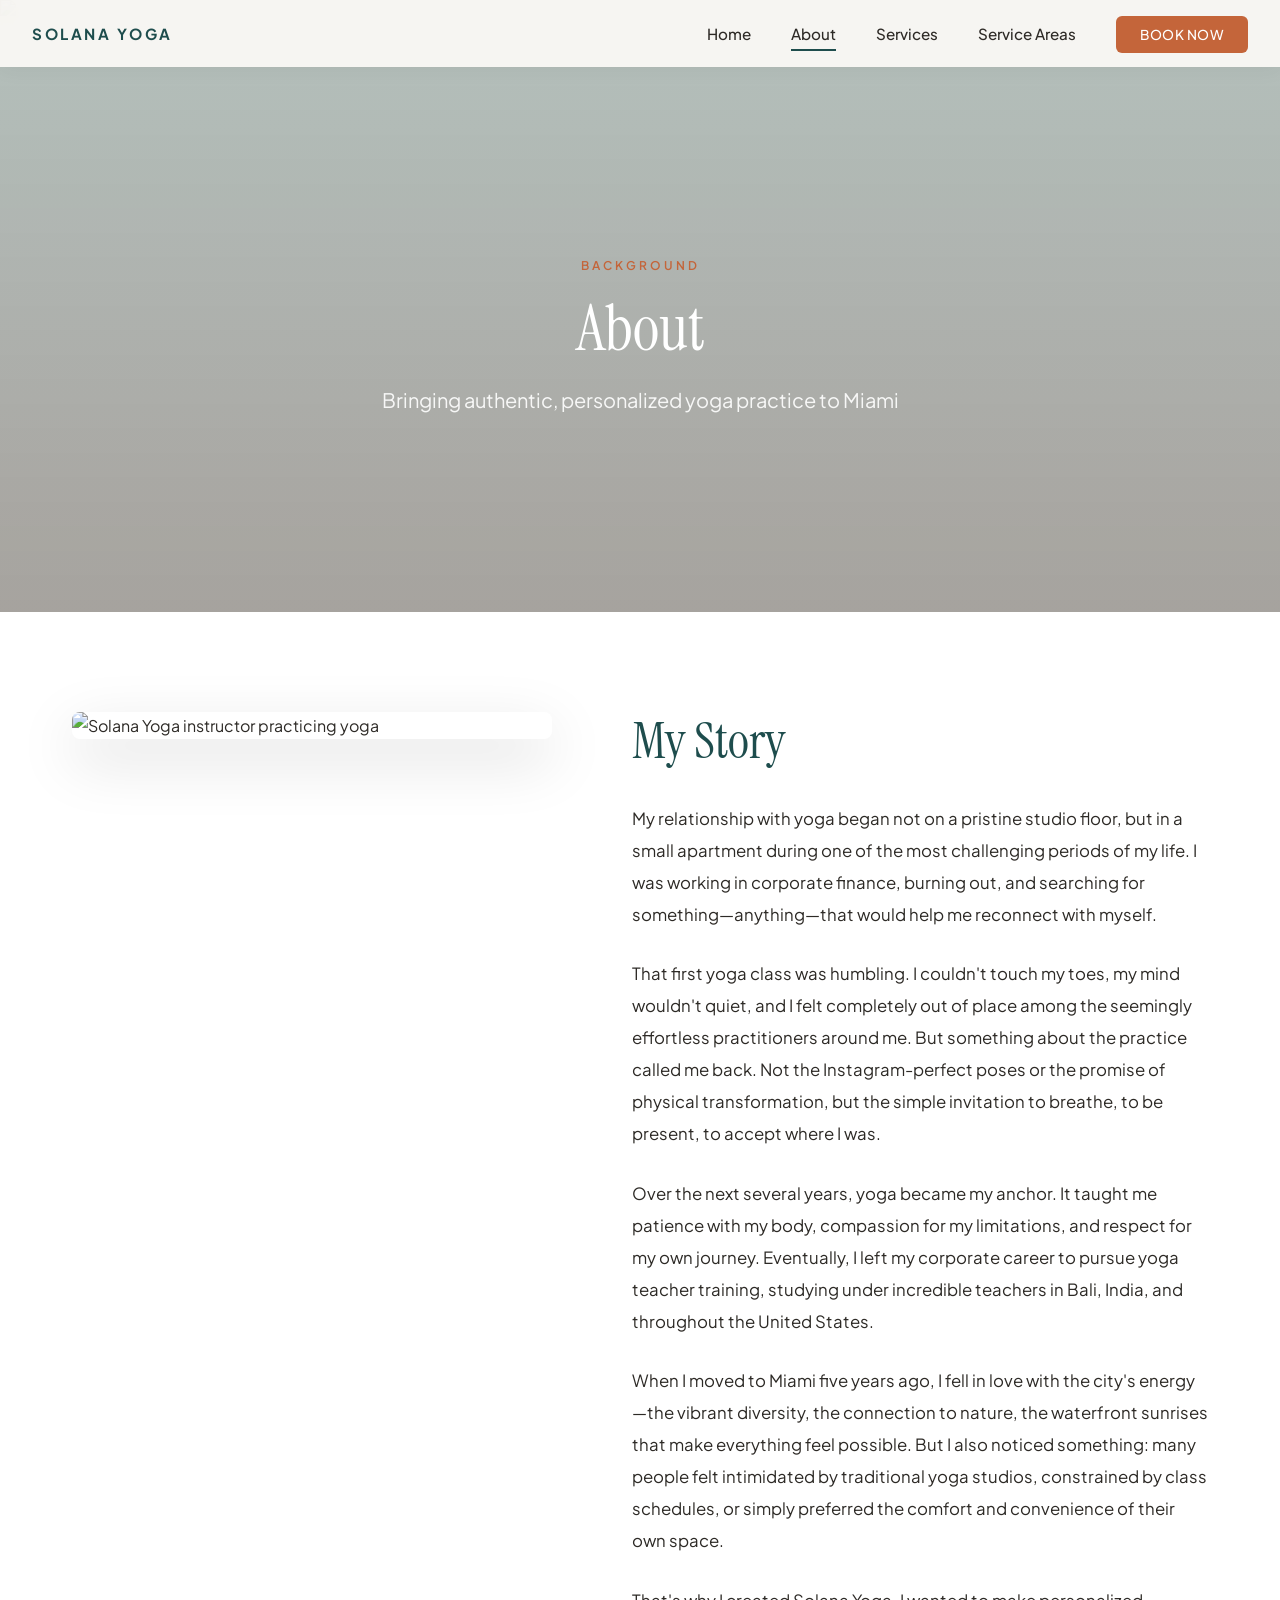
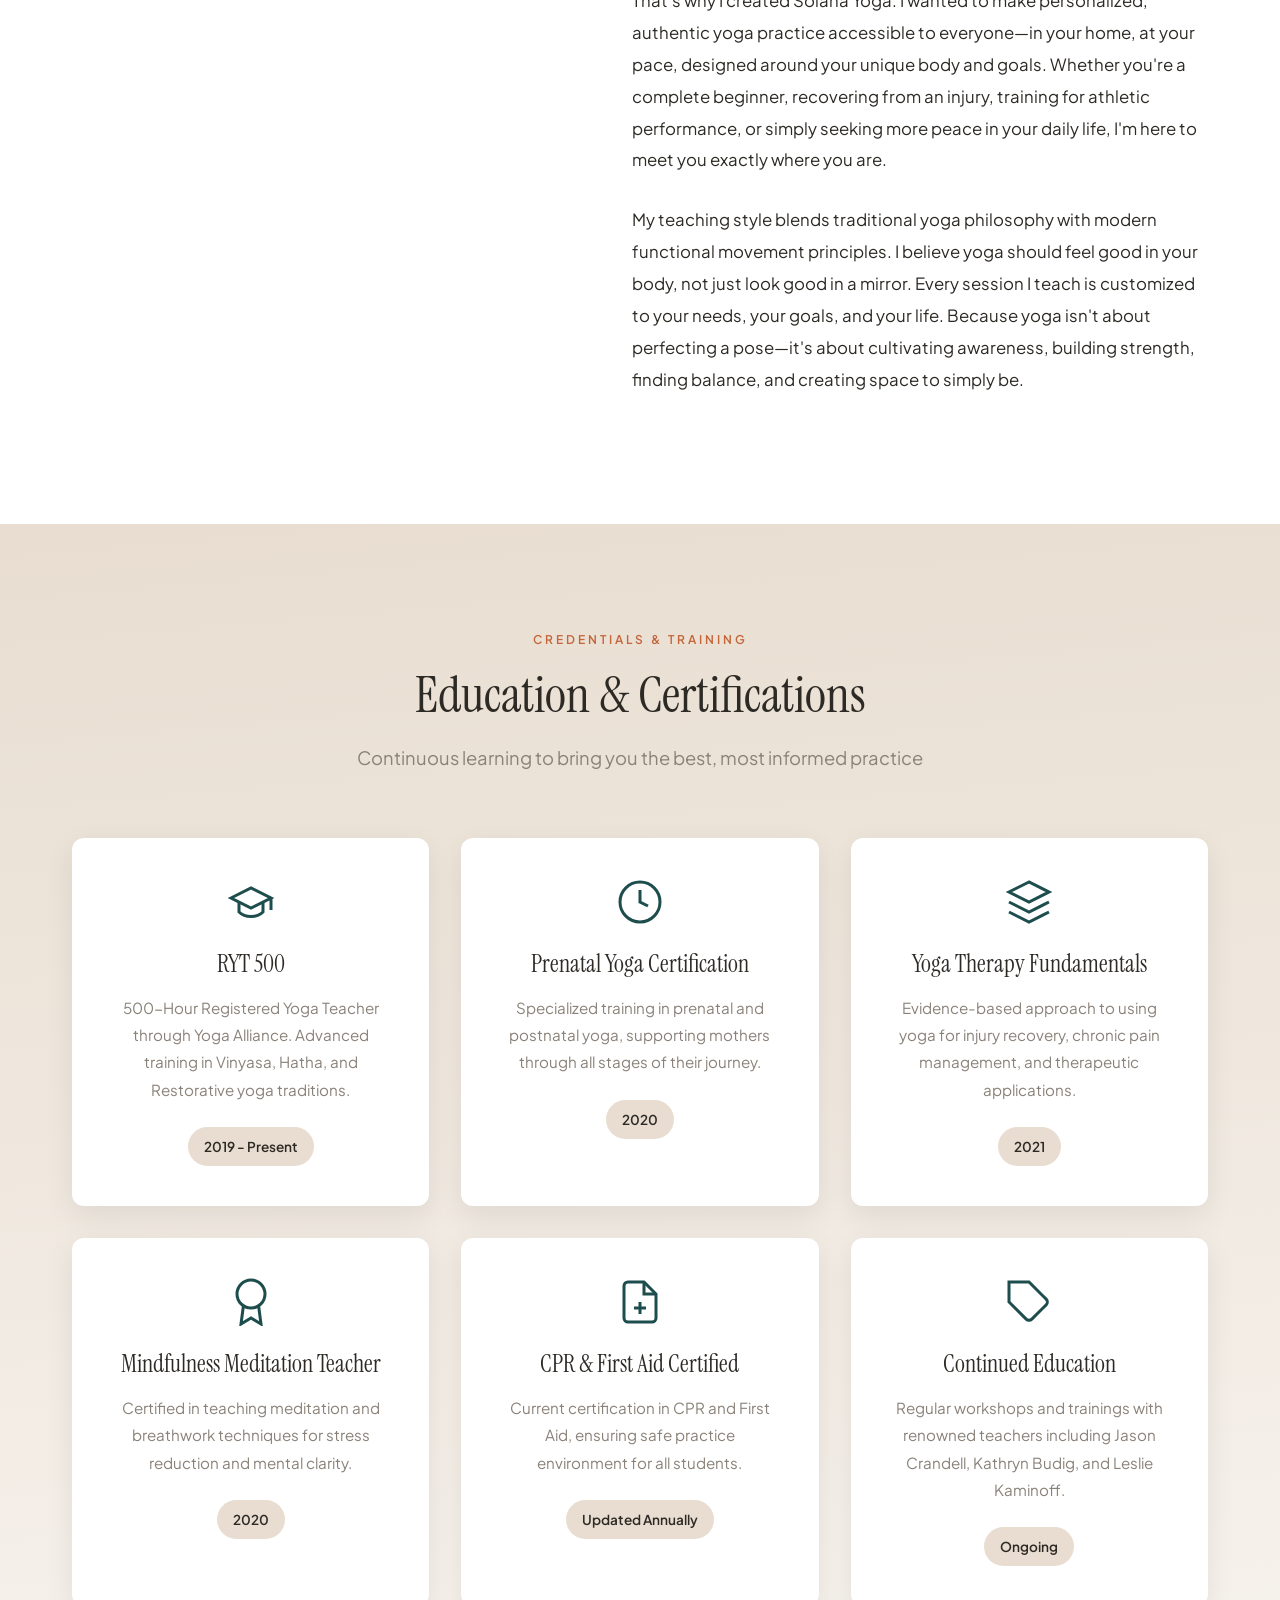
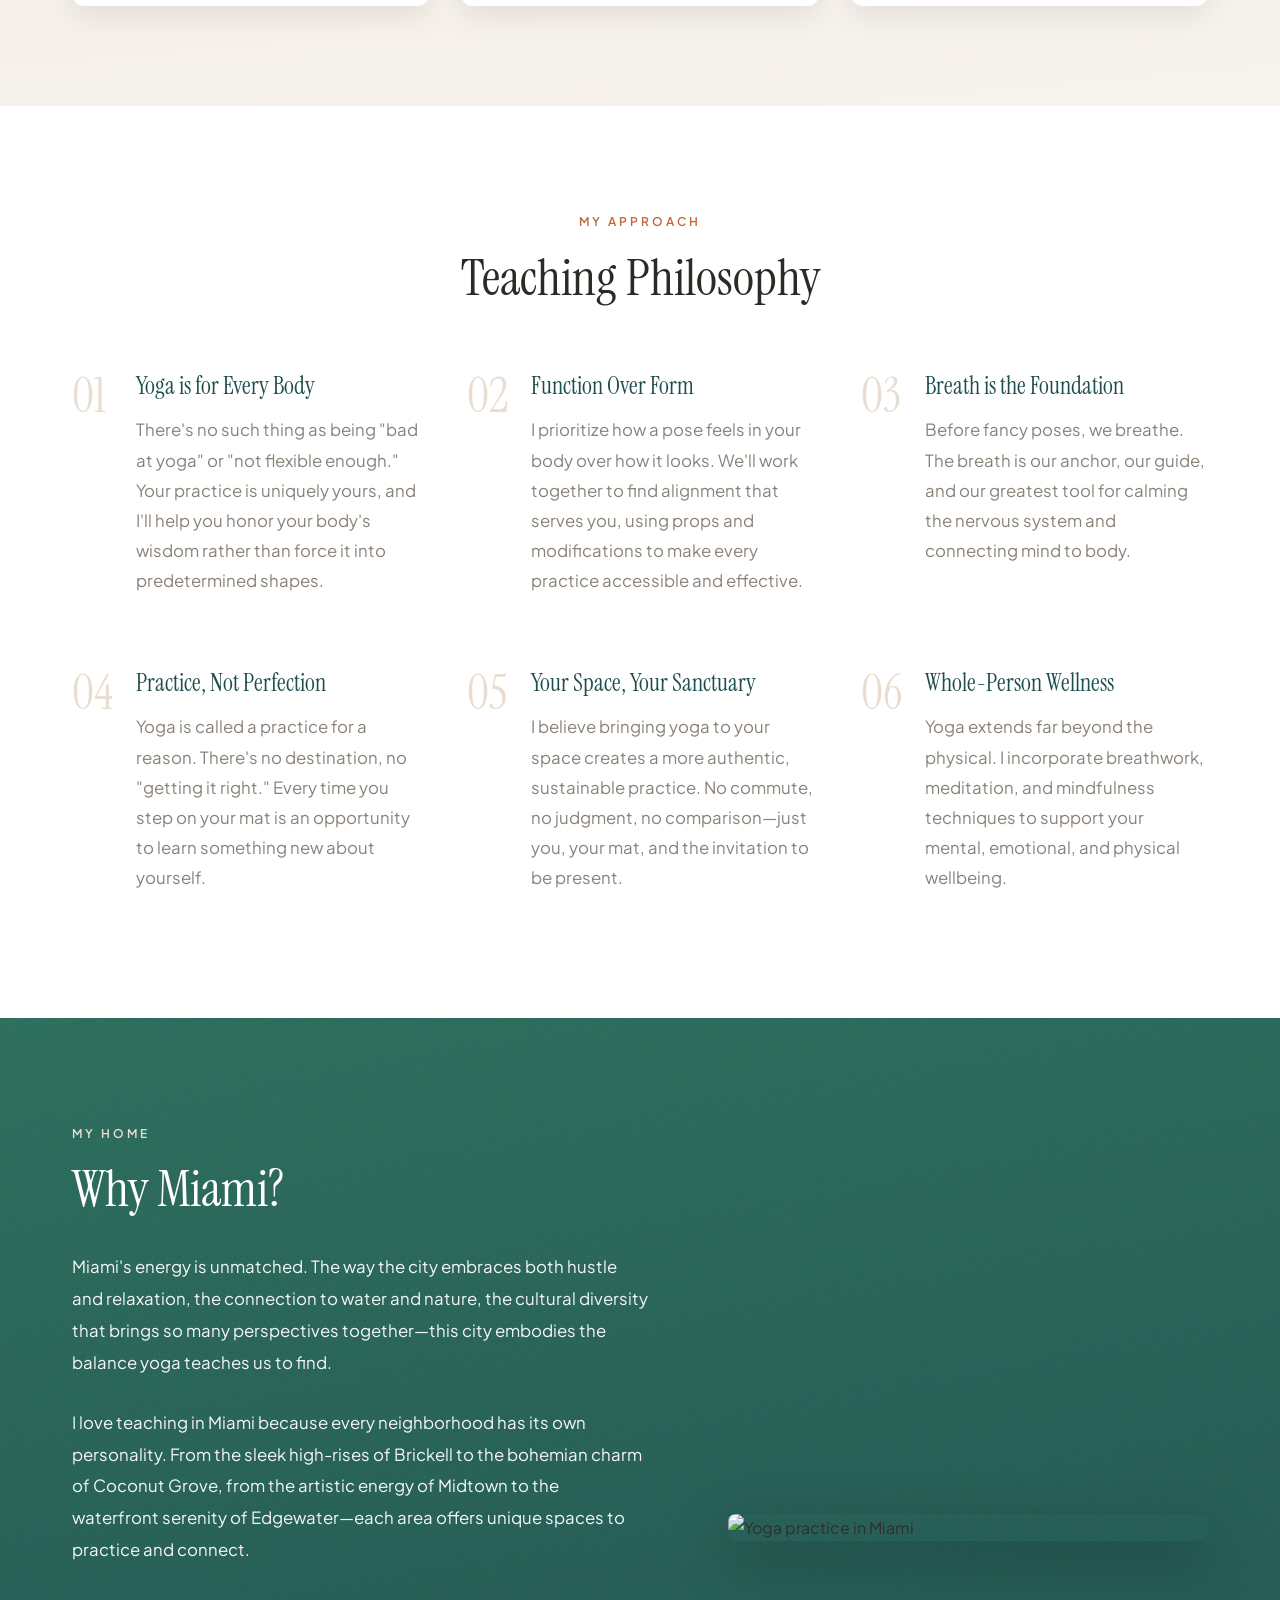
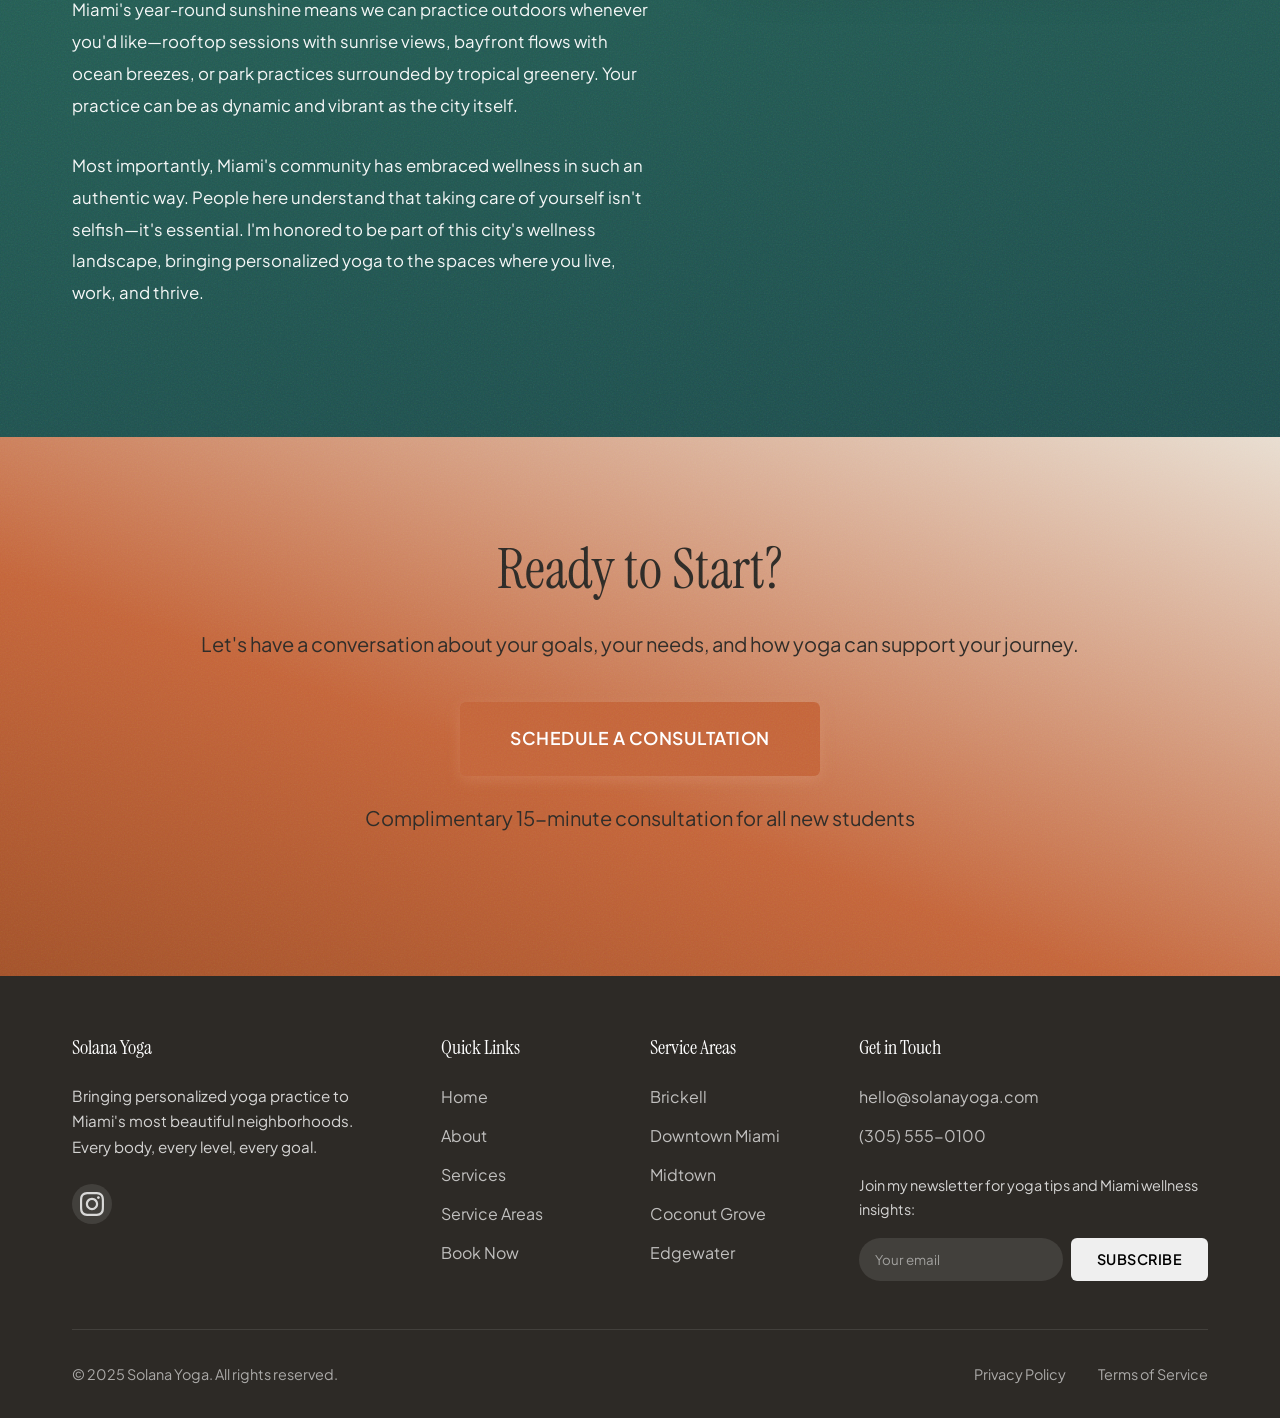
==== commit 5b536e32: "Fix hero images on About and Services pages - About: use img tag with object-fit cover and object-po" ====
--- a/about.html
+++ b/about.html
@@ -3,8 +3,8 @@
 <head>
     <meta charset="UTF-8">
     <meta name="viewport" content="width=device-width, initial-scale=1.0">
-    <meta name="description" content="Meet Rachel McCorry, your certified Miami yoga instructor. Learn about her journey, credentials, and unique teaching philosophy for personalized yoga practice.">
-    <title>About Rachel McCorry | Certified Yoga Instructor in Miami</title>
+    <meta name="description" content="Learn about Solana Yoga, your certified Miami yoga studio. Discover our journey, credentials, and unique teaching philosophy for personalized yoga practice.">
+    <title>About | Solana Yoga | Certified Yoga Instruction in Miami</title>
 
     <!-- Fonts -->
     <link rel="preconnect" href="https://fonts.googleapis.com">
@@ -22,7 +22,7 @@
     <!-- Navigation -->
     <nav id="navbar">
         <div class="nav-container">
-            <a href="index.html" class="logo">Yoga x Rachel McCorry</a>
+            <a href="index.html" class="logo">Solana Yoga</a>
             <button class="mobile-menu-toggle" aria-label="Toggle menu">
                 <span></span>
                 <span></span>
@@ -40,19 +40,20 @@
 
     <!-- Page Hero -->
     <section class="page-hero">
+        <img src="images/hero-about.jpg" alt="Yoga practice" class="page-hero-img">
         <div class="page-hero-content">
             <span class="section-label">Background</span>
-            <h1>About Rachel</h1>
+            <h1>About</h1>
             <p>Bringing authentic, personalized yoga practice to Miami</p>
         </div>
     </section>
 
-    <!-- Rachel's Story -->
+    <!-- Our Story -->
     <section class="story-section">
         <div class="container">
             <div class="story-grid">
                 <div class="story-image">
-                    <img src="images/pexels-cottonbro-4324101.jpg" alt="Rachel McCorry practicing yoga">
+                    <img src="images/pexels-cottonbro-4324101.jpg" alt="Solana Yoga instructor practicing yoga">
                 </div>
                 <div class="story-content">
                     <h2>My Story</h2>
@@ -64,7 +65,7 @@
 
                     <p>When I moved to Miami five years ago, I fell in love with the city's energy—the vibrant diversity, the connection to nature, the waterfront sunrises that make everything feel possible. But I also noticed something: many people felt intimidated by traditional yoga studios, constrained by class schedules, or simply preferred the comfort and convenience of their own space.</p>
 
-                    <p>That's why I created Yoga x Rachel McCorry. I wanted to make personalized, authentic yoga practice accessible to everyone—in your home, at your pace, designed around your unique body and goals. Whether you're a complete beginner, recovering from an injury, training for athletic performance, or simply seeking more peace in your daily life, I'm here to meet you exactly where you are.</p>
+                    <p>That's why I created Solana Yoga. I wanted to make personalized, authentic yoga practice accessible to everyone—in your home, at your pace, designed around your unique body and goals. Whether you're a complete beginner, recovering from an injury, training for athletic performance, or simply seeking more peace in your daily life, I'm here to meet you exactly where you are.</p>
 
                     <p>My teaching style blends traditional yoga philosophy with modern functional movement principles. I believe yoga should feel good in your body, not just look good in a mirror. Every session I teach is customized to your needs, your goals, and your life. Because yoga isn't about perfecting a pose—it's about cultivating awareness, building strength, finding balance, and creating space to simply be.</p>
                 </div>
@@ -244,10 +245,10 @@
         <div class="container">
             <div class="footer-grid">
                 <div class="footer-column">
-                    <h3>Yoga x Rachel McCorry</h3>
+                    <h3>Solana Yoga</h3>
                     <p>Bringing personalized yoga practice to Miami's most beautiful neighborhoods. Every body, every level, every goal.</p>
                     <div class="social-links">
-                        <a href="https://www.instagram.com/racheldoeszen" target="_blank" aria-label="Instagram">
+                        <a href="https://www.instagram.com/solanayoga" target="_blank" aria-label="Instagram">
                             <svg width="24" height="24" viewBox="0 0 24 24" fill="currentColor">
                                 <path d="M12 2.163c3.204 0 3.584.012 4.85.07 3.252.148 4.771 1.691 4.919 4.919.058 1.265.069 1.645.069 4.849 0 3.205-.012 3.584-.069 4.849-.149 3.225-1.664 4.771-4.919 4.919-1.266.058-1.644.07-4.85.07-3.204 0-3.584-.012-4.849-.07-3.26-.149-4.771-1.699-4.919-4.92-.058-1.265-.07-1.644-.07-4.849 0-3.204.013-3.583.07-4.849.149-3.227 1.664-4.771 4.919-4.919 1.266-.057 1.645-.069 4.849-.069zm0-2.163c-3.259 0-3.667.014-4.947.072-4.358.2-6.78 2.618-6.98 6.98-.059 1.281-.073 1.689-.073 4.948 0 3.259.014 3.668.072 4.948.2 4.358 2.618 6.78 6.98 6.98 1.281.058 1.689.072 4.948.072 3.259 0 3.668-.014 4.948-.072 4.354-.2 6.782-2.618 6.979-6.98.059-1.28.073-1.689.073-4.948 0-3.259-.014-3.667-.072-4.947-.196-4.354-2.617-6.78-6.979-6.98-1.281-.059-1.69-.073-4.949-.073zm0 5.838c-3.403 0-6.162 2.759-6.162 6.162s2.759 6.163 6.162 6.163 6.162-2.759 6.162-6.163c0-3.403-2.759-6.162-6.162-6.162zm0 10.162c-2.209 0-4-1.79-4-4 0-2.209 1.791-4 4-4s4 1.791 4 4c0 2.21-1.791 4-4 4zm6.406-11.845c-.796 0-1.441.645-1.441 1.44s.645 1.44 1.441 1.44c.795 0 1.439-.645 1.439-1.44s-.644-1.44-1.439-1.44z"/>
                             </svg>
@@ -259,7 +260,7 @@
                     <h4>Quick Links</h4>
                     <ul>
                         <li><a href="index.html">Home</a></li>
-                        <li><a href="about.html">About Rachel</a></li>
+                        <li><a href="about.html">About</a></li>
                         <li><a href="services.html">Services</a></li>
                         <li><a href="service-areas.html">Service Areas</a></li>
                         <li><a href="contact.html">Book Now</a></li>
@@ -280,8 +281,8 @@
                 <div class="footer-column">
                     <h4>Get in Touch</h4>
                     <ul>
-                        <li><a href="mailto:rachel@yogaxrachelmccorry.com">rachel@yogaxrachelmccorry.com</a></li>
-                        <li><a href="tel:+13055551234">(305) 555-1234</a></li>
+                        <li><a href="mailto:hello@solanayoga.com">hello@solanayoga.com</a></li>
+                        <li><a href="tel:+13055550100">(305) 555-0100</a></li>
                     </ul>
                     <div class="newsletter-signup">
                         <p>Join my newsletter for yoga tips and Miami wellness insights:</p>
@@ -294,7 +295,7 @@
             </div>
 
             <div class="footer-bottom">
-                <p>&copy; 2025 Yoga x Rachel McCorry. All rights reserved.</p>
+                <p>&copy; 2025 Solana Yoga. All rights reserved.</p>
                 <div class="footer-links">
                     <a href="#privacy">Privacy Policy</a>
                     <a href="#terms">Terms of Service</a>
--- a/css/styles.css
+++ b/css/styles.css
@@ -1,5 +1,5 @@
 /* ===================================
-   Yoga x Rachel McCorry - Main Styles
+   Solana Yoga - Main Styles
    =================================== */
 
 /* CSS Variables - Brand Colors & Theme */
@@ -1032,7 +1032,15 @@
     }
 
     .hero-video-container {
-        padding-top: env(safe-area-inset-top, 0);  /* iOS notch safety */
+        padding-top: env(safe-area-inset-top, 0);
+    }
+
+    .hero-video {
+        object-fit: initial;
+        width: auto;
+        height: 100%;
+        left: 50%;
+        transform: translateX(-50%);
     }
 
     .hero-overlay {
--- a/css/about.css
+++ b/css/about.css
@@ -2,10 +2,35 @@
 
 /* Page Hero */
 .page-hero {
-    padding: 180px 0 100px;
-    background: linear-gradient(135deg, var(--sage-green) 0%, var(--muted-teal) 100%);
+    position: relative;
+    padding: 250px 0 170px;
+    overflow: hidden;
     text-align: center;
     color: white;
+}
+
+.page-hero-img {
+    position: absolute;
+    inset: 0;
+    width: 100%;
+    height: 100%;
+    object-fit: cover;
+    object-position: center top;
+    z-index: 0;
+}
+
+.page-hero::after {
+    content: '';
+    position: absolute;
+    inset: 0;
+    background: linear-gradient(180deg, rgba(30, 77, 77, 0.3) 0%, rgba(45, 42, 38, 0.4) 100%);
+    pointer-events: none;
+    z-index: 1;
+}
+
+.page-hero-content {
+    position: relative;
+    z-index: 2;
 }
 
 .page-hero-content h1 {
@@ -262,7 +287,11 @@
 
 @media (max-width: 768px) {
     .page-hero {
-        padding: 140px 0 80px;
+        padding: 250px 0 170px;
+    }
+
+    .page-hero-img {
+        object-position: 60% top;
     }
 
     .credentials-grid {
@@ -280,7 +309,11 @@
 
 @media (max-width: 480px) {
     .page-hero {
-        padding: 120px 0 60px;
+        padding: 220px 0 140px;
+    }
+
+    .page-hero-img {
+        object-position: 55% top;
     }
 
     .credential-card {
